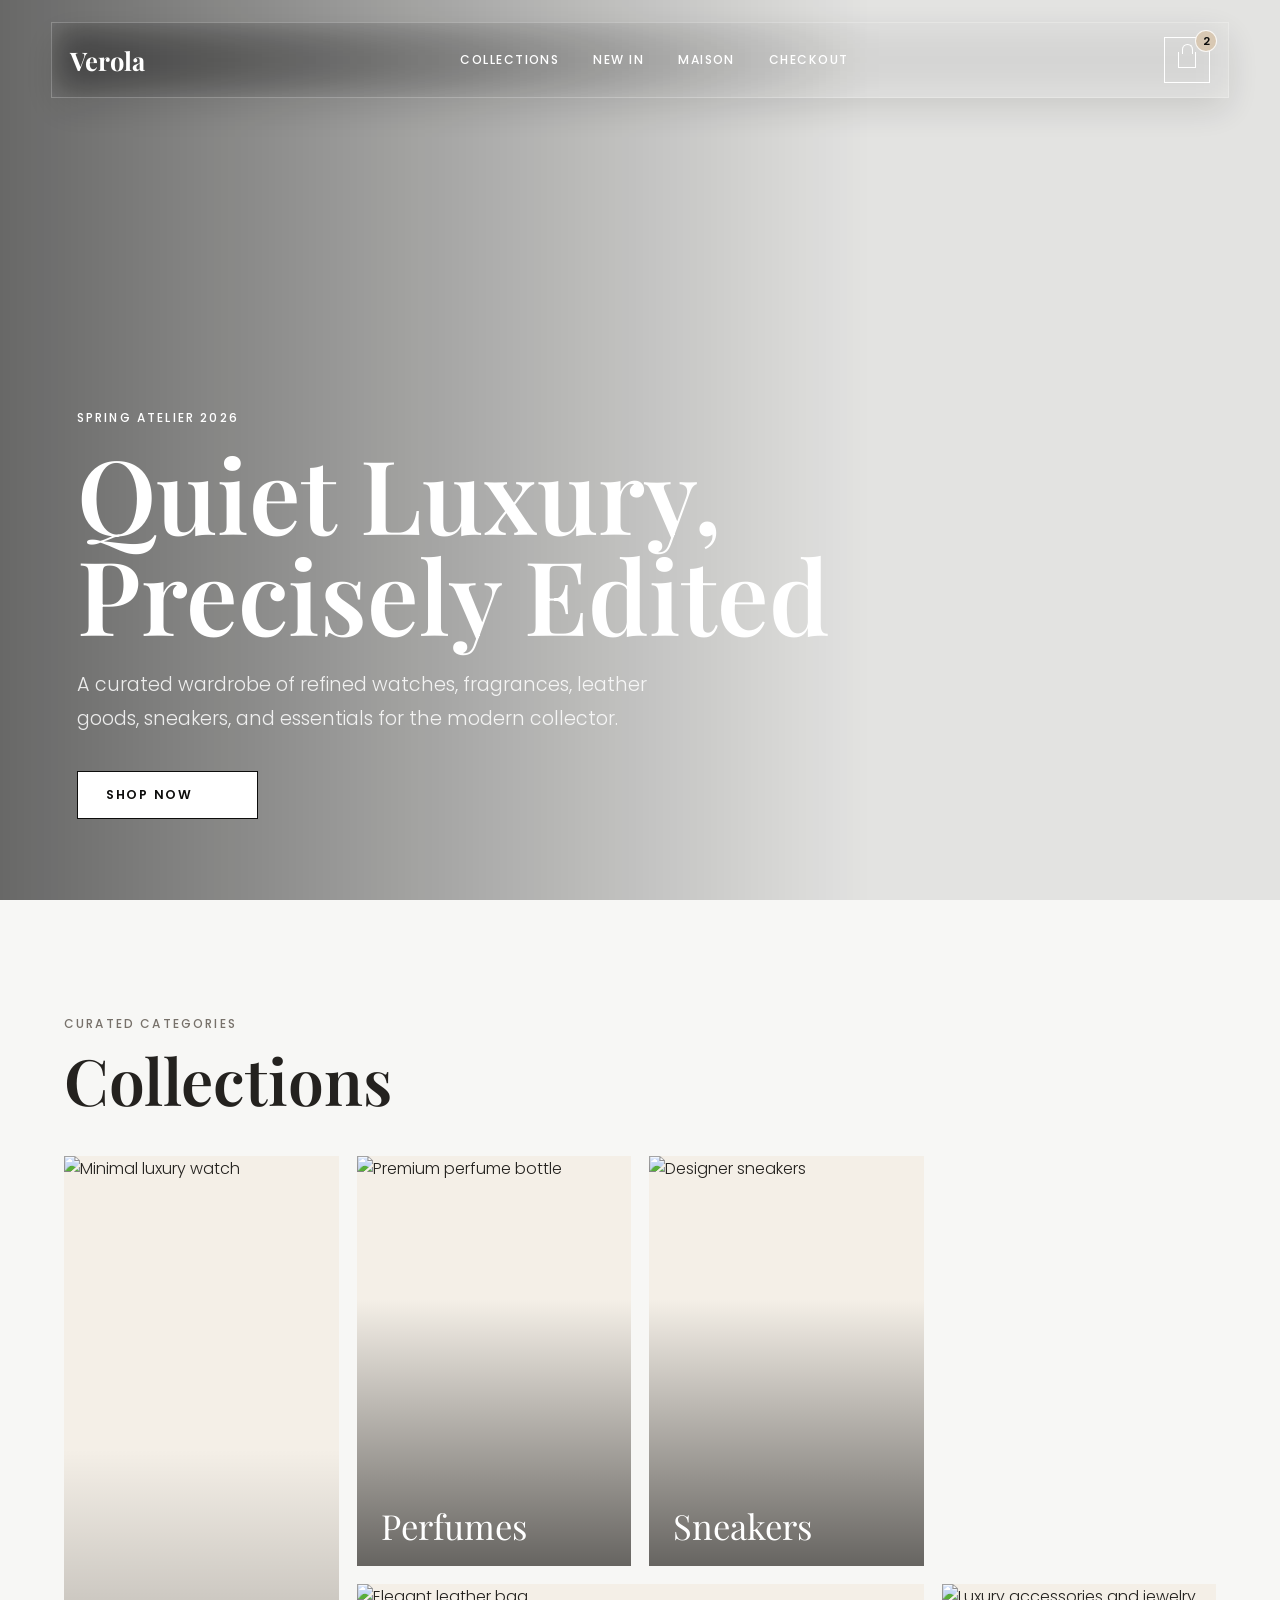
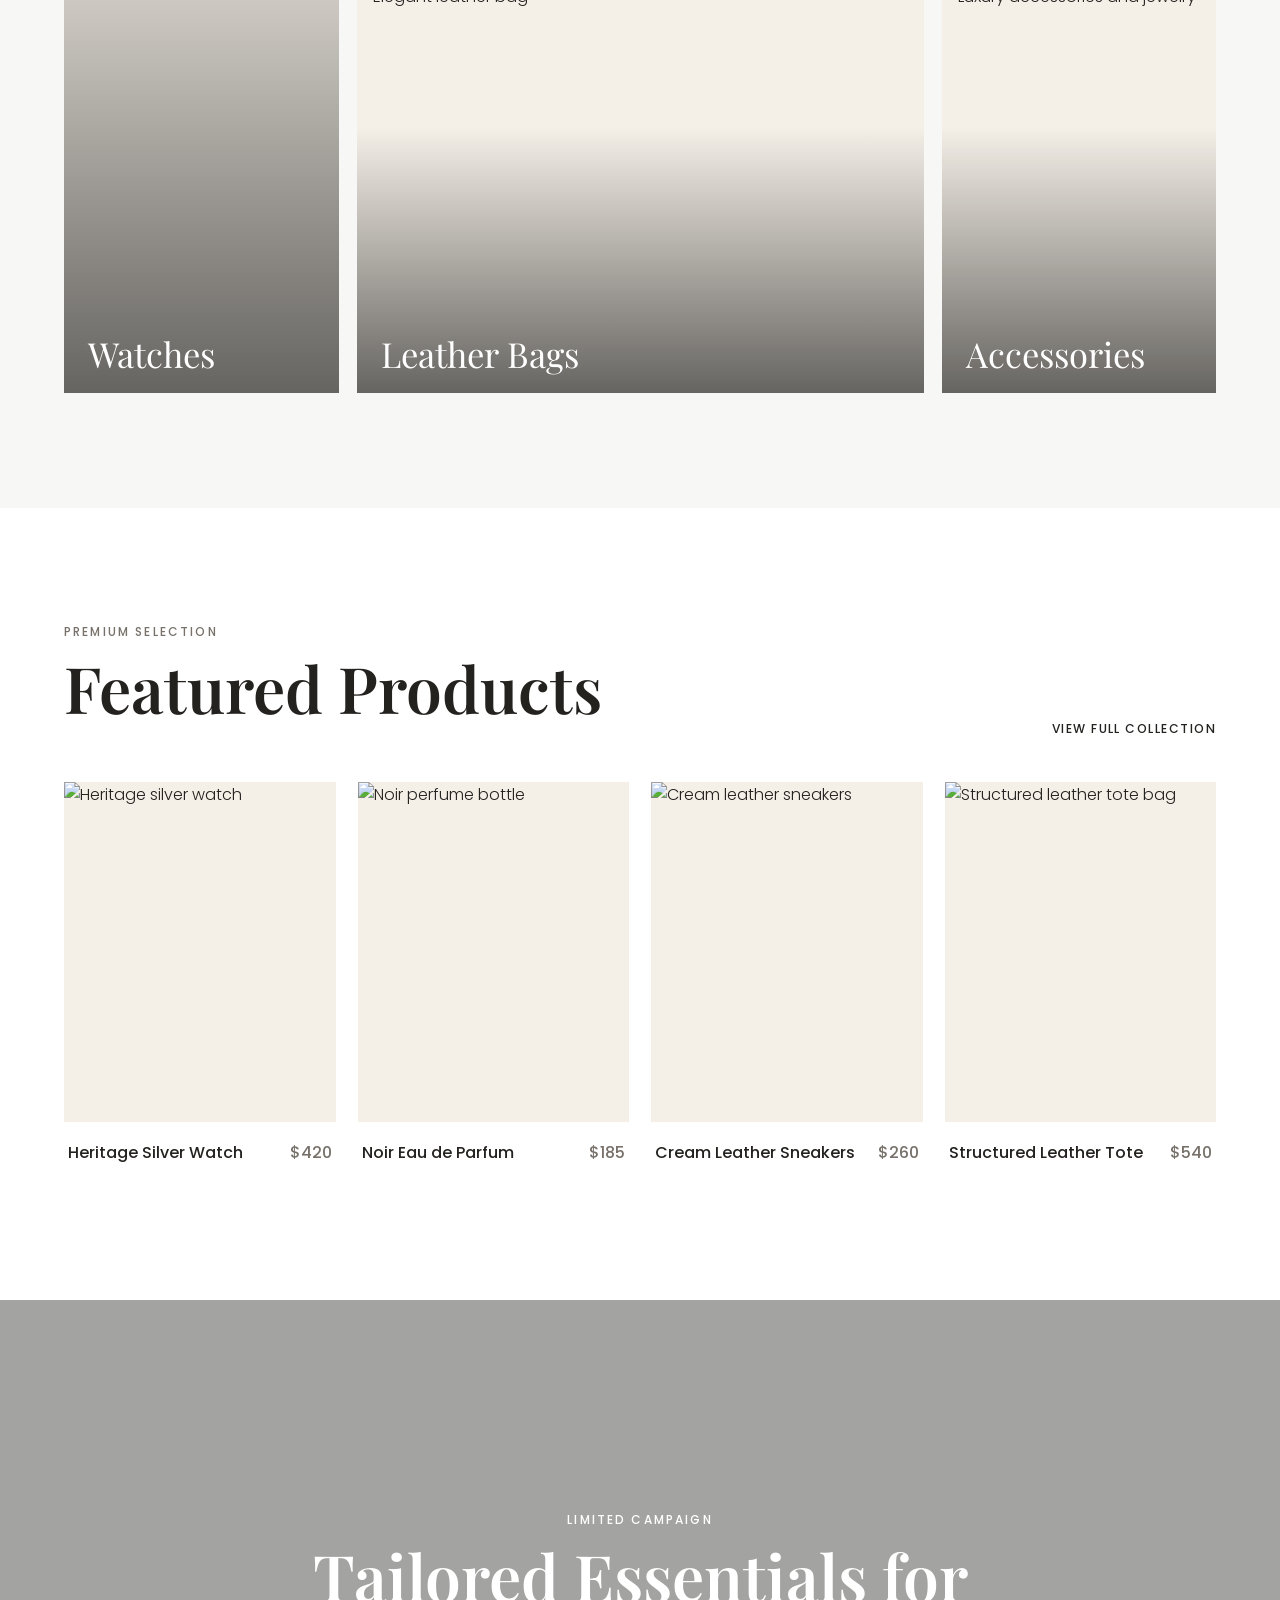
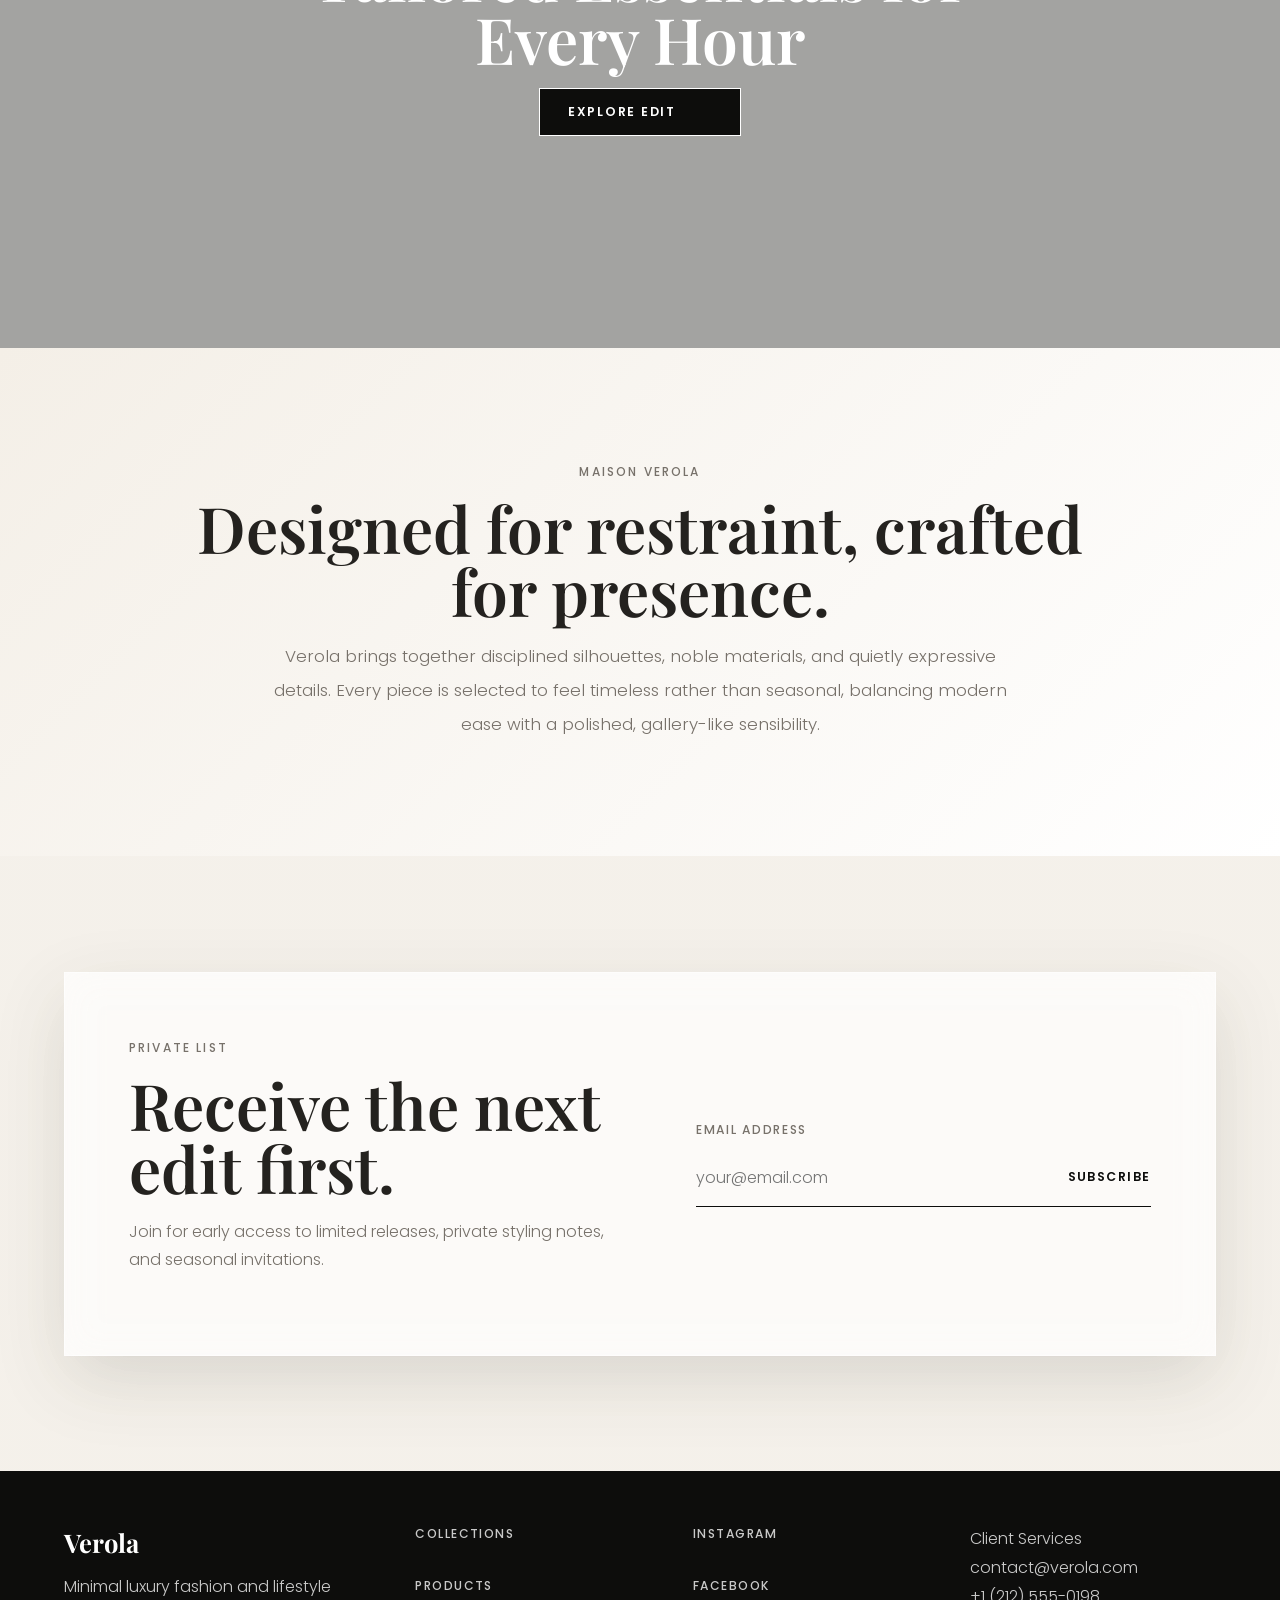
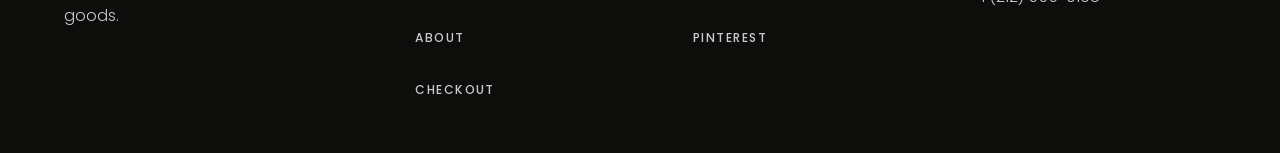
==== index.html @ 2e7f85c2 "set up the project" ====
<!doctype html>
<html lang="en">
  <head>
    <meta charset="UTF-8" />
    <meta name="viewport" content="width=device-width, initial-scale=1.0" />
    <title>Verola | Modern Luxury Fashion</title>
    <link rel="preconnect" href="https://fonts.googleapis.com" />
    <link rel="preconnect" href="https://fonts.gstatic.com" crossorigin />
    <link
      href="https://fonts.googleapis.com/css2?family=Playfair+Display:wght@500;600;700&family=Poppins:wght@300;400;500;600&display=swap"
      rel="stylesheet"
    />
    <link rel="stylesheet" href="styles.css" />
  </head>
  <body>
    <header class="site-header">
      <nav class="navbar" aria-label="Primary navigation">
        <a class="brand" href="index.html">Verola</a>
        <div class="nav-links">
          <a href="products.html">Collections</a>
          <a href="products.html#featured-products">New In</a>
          <a href="#about">Maison</a>
          <a href="checkout.html">Checkout</a>
        </div>
        <a
          class="cart-link"
          href="checkout.html"
          aria-label="Shopping bag with two products"
        >
          <span class="cart-icon" aria-hidden="true"></span>
          <span class="cart-count">2</span>
        </a>
      </nav>
    </header>

    <main>
      <section class="hero" id="hero">
        <div class="hero-content">
          <p class="eyebrow">Spring Atelier 2026</p>
          <h1>Quiet Luxury, Precisely Edited</h1>
          <p class="hero-subtitle">
            A curated wardrobe of refined watches, fragrances, leather goods,
            sneakers, and essentials for the modern collector.
          </p>
          <a class="button button-light" href="products.html">Shop Now</a>
        </div>
      </section>

      <section class="section collections" id="collections">
        <div class="section-heading">
          <p class="eyebrow dark">Curated Categories</p>
          <h2>Collections</h2>
        </div>
        <div class="collection-grid">
          <a class="collection-card tall" href="products.html#watches">
            <img
              src="https://images.unsplash.com/photo-1522312346375-d1a52e2b99b3?auto=format&fit=crop&w=900&q=85"
              alt="Minimal luxury watch"
            />
            <span>Watches</span>
          </a>
          <a class="collection-card" href="products.html#perfumes">
            <img
              src="https://images.unsplash.com/photo-1595425970377-c9703cf48b6d?auto=format&fit=crop&w=900&q=85"
              alt="Premium perfume bottle"
            />
            <span>Perfumes</span>
          </a>
          <a class="collection-card" href="products.html#sneakers">
            <img
              src="https://images.unsplash.com/photo-1542291026-7eec264c27ff?auto=format&fit=crop&w=900&q=85"
              alt="Designer sneakers"
            />
            <span>Sneakers</span>
          </a>
          <a class="collection-card wide" href="products.html#bags">
            <img
              src="https://images.unsplash.com/photo-1594223274512-ad4803739b7c?auto=format&fit=crop&w=1000&q=85"
              alt="Elegant leather bag"
            />
            <span>Leather Bags</span>
          </a>
          <a class="collection-card" href="products.html#accessories">
            <img
              src="https://images.unsplash.com/photo-1515562141207-7a88fb7ce338?auto=format&fit=crop&w=900&q=85"
              alt="Luxury accessories and jewelry"
            />
            <span>Accessories</span>
          </a>
        </div>
      </section>

      <section class="section featured" id="featured">
        <div class="section-heading split">
          <div>
            <p class="eyebrow dark">Premium Selection</p>
            <h2>Featured Products</h2>
          </div>
          <a href="products.html" class="text-link">View Full Collection</a>
        </div>

        <div class="product-grid">
          <article class="product-card">
            <div class="product-media">
              <img
                src="https://images.unsplash.com/photo-1523170335258-f5ed11844a49?auto=format&fit=crop&w=900&q=85"
                alt="Heritage silver watch"
              />
            </div>
            <div class="product-info">
              <h3>Heritage Silver Watch</h3>
              <p>$420</p>
            </div>
          </article>
          <article class="product-card">
            <div class="product-media">
              <img
                src="https://images.unsplash.com/photo-1541643600914-78b084683601?auto=format&fit=crop&w=900&q=85"
                alt="Noir perfume bottle"
              />
            </div>
            <div class="product-info">
              <h3>Noir Eau de Parfum</h3>
              <p>$185</p>
            </div>
          </article>
          <article class="product-card">
            <div class="product-media">
              <img
                src="https://images.unsplash.com/photo-1608231387042-66d1773070a5?auto=format&fit=crop&w=900&q=85"
                alt="Cream leather sneakers"
              />
            </div>
            <div class="product-info">
              <h3>Cream Leather Sneakers</h3>
              <p>$260</p>
            </div>
          </article>
          <article class="product-card">
            <div class="product-media">
              <img
                src="https://images.unsplash.com/photo-1584917865442-de89df76afd3?auto=format&fit=crop&w=900&q=85"
                alt="Structured leather tote bag"
              />
            </div>
            <div class="product-info">
              <h3>Structured Leather Tote</h3>
              <p>$540</p>
            </div>
          </article>
        </div>
      </section>

      <section class="luxury-banner" aria-label="Luxury fashion campaign">
        <div class="banner-content">
          <p class="eyebrow">Limited Campaign</p>
          <h2>Tailored Essentials for Every Hour</h2>
          <a class="button button-dark" href="products.html">Explore Edit</a>
        </div>
      </section>

      <section class="section about" id="about">
        <div class="about-inner">
          <p class="eyebrow dark">Maison Verola</p>
          <h2>Designed for restraint, crafted for presence.</h2>
          <p>
            Verola brings together disciplined silhouettes, noble materials, and
            quietly expressive details. Every piece is selected to feel timeless
            rather than seasonal, balancing modern ease with a polished,
            gallery-like sensibility.
          </p>
        </div>
      </section>

      <section class="newsletter" id="newsletter">
        <div class="newsletter-panel">
          <div>
            <p class="eyebrow dark">Private List</p>
            <h2>Receive the next edit first.</h2>
            <p>
              Join for early access to limited releases, private styling notes,
              and seasonal invitations.
            </p>
          </div>
          <form class="subscribe-form" action="#" method="post">
            <label for="email">Email address</label>
            <div class="form-row">
              <input
                id="email"
                type="email"
                name="email"
                placeholder="your@email.com"
              />
              <button type="submit">Subscribe</button>
            </div>
          </form>
        </div>
      </section>
    </main>

    <footer class="footer">
      <div>
        <a class="brand footer-brand" href="index.html">Verola</a>
        <p>Minimal luxury fashion and lifestyle goods.</p>
      </div>
      <div class="footer-links">
        <a href="products.html">Collections</a>
        <a href="products.html#featured-products">Products</a>
        <a href="#about">About</a>
        <a href="checkout.html">Checkout</a>
      </div>
      <div class="footer-links">
        <a href="https://instagram.com">Instagram</a>
        <a href="https://facebook.com">Facebook</a>
        <a href="https://pinterest.com">Pinterest</a>
      </div>
      <address>
        Client Services<br />
        contact@verola.com<br />
        +1 (212) 555-0198
      </address>
    </footer>
    <script src="products.js" type="module"></script>
  </body>
</html>
---- styles.css ----
:root {
  --black: #0d0d0c;
  --ink: #24221f;
  --muted: #77716a;
  --line: rgba(18, 18, 18, 0.12);
  --cream: #f4efe7;
  --sand: #d8c8b3;
  --mist: #f7f7f5;
  --white: #ffffff;
  --shadow: 0 24px 70px rgba(12, 11, 10, 0.12);
}

* {
  box-sizing: border-box;
}

html {
  scroll-behavior: smooth;
}

body {
  margin: 0;
  color: var(--ink);
  background: var(--mist);
  font-family: "Poppins", Arial, sans-serif;
  font-weight: 300;
  animation: pageFade 700ms ease both;
}

img {
  display: block;
  width: 100%;
  height: 100%;
  object-fit: cover;
}

a {
  color: inherit;
  text-decoration: none;
}

.site-header {
  position: fixed;
  inset: 0 0 auto;
  z-index: 20;
  padding: 22px clamp(18px, 4vw, 56px);
}

.navbar {
  display: flex;
  align-items: center;
  justify-content: space-between;
  gap: 24px;
  max-width: 1440px;
  margin: 0 auto;
  padding: 14px 18px;
  color: var(--white);
  background: rgba(255, 255, 255, 0.08);
  border: 1px solid rgba(255, 255, 255, 0.22);
  backdrop-filter: blur(18px);
  box-shadow: 0 12px 36px rgba(0, 0, 0, 0.12);
  animation: navDrop 760ms ease both;
}

.dark-nav {
  color: var(--black);
  background: rgba(255, 255, 255, 0.78);
  border-color: rgba(0, 0, 0, 0.1);
}

.brand {
  font-family: "Playfair Display", Georgia, serif;
  font-size: clamp(1.35rem, 2vw, 1.9rem);
  font-weight: 700;
  letter-spacing: 0;
}

.nav-links,
.footer-links {
  display: flex;
  align-items: center;
  gap: clamp(14px, 3vw, 34px);
}

.nav-links a,
.nav-action,
.footer-links a,
.text-link {
  position: relative;
  font-size: 0.76rem;
  font-weight: 500;
  letter-spacing: 0.12em;
  text-transform: uppercase;
}

.nav-links a::after,
.text-link::after {
  position: absolute;
  left: 0;
  bottom: -6px;
  width: 0;
  height: 1px;
  content: "";
  background: currentColor;
  transition: width 260ms ease;
}

.nav-links a:hover::after,
.text-link:hover::after {
  width: 100%;
}

.nav-action {
  padding: 10px 18px;
  border: 1px solid currentColor;
  transition: background 260ms ease, color 260ms ease;
}

.nav-action:hover {
  color: var(--black);
  background: var(--white);
}

.dark-nav .nav-action:hover {
  color: var(--white);
  background: var(--black);
}

.cart-link {
  position: relative;
  display: inline-flex;
  align-items: center;
  justify-content: center;
  width: 46px;
  height: 46px;
  border: 1px solid currentColor;
  transition: transform 260ms ease, background 260ms ease, color 260ms ease;
}

.cart-link:hover {
  color: var(--black);
  background: var(--white);
  transform: translateY(-2px);
}

.dark-nav .cart-link:hover {
  color: var(--white);
  background: var(--black);
}

.cart-icon {
  position: relative;
  width: 18px;
  height: 16px;
  border: 1.7px solid currentColor;
  border-top: 0;
}

.cart-icon::before {
  position: absolute;
  left: 3px;
  top: -8px;
  width: 9px;
  height: 9px;
  content: "";
  border: 1.7px solid currentColor;
  border-bottom: 0;
  border-radius: 10px 10px 0 0;
}

.cart-count {
  position: absolute;
  right: -8px;
  top: -8px;
  display: grid;
  place-items: center;
  min-width: 22px;
  height: 22px;
  padding: 0 6px;
  color: var(--black);
  background: var(--sand);
  border: 1px solid rgba(255, 255, 255, 0.85);
  border-radius: 999px;
  font-size: 0.7rem;
  font-weight: 600;
  animation: cartPulse 1800ms ease-in-out infinite;
}

.cart-button {
  gap: 10px;
}

.cart-icon.mini {
  width: 15px;
  height: 13px;
}

.cart-icon.mini::before {
  left: 2px;
  top: -7px;
  width: 8px;
  height: 8px;
}

.hero {
  position: relative;
  min-height: 100vh;
  display: grid;
  align-items: end;
  padding: 170px clamp(22px, 6vw, 88px) 9vh;
  color: var(--white);
  background:
    linear-gradient(90deg, rgba(0, 0, 0, 0.58), rgba(0, 0, 0, 0.08) 68%),
    url("https://images.unsplash.com/photo-1483985988355-763728e1935b?auto=format&fit=crop&w=2200&q=85") center / cover;
  animation: heroDrift 18s ease-in-out infinite alternate;
}

.hero-content,
.page-hero,
.checkout-panel,
.summary-card {
  animation: riseIn 800ms ease both;
}

.hero-content {
  max-width: 760px;
}

.eyebrow {
  margin: 0 0 16px;
  font-size: 0.75rem;
  font-weight: 500;
  letter-spacing: 0.18em;
  text-transform: uppercase;
}

.eyebrow.dark {
  color: var(--muted);
}

h1,
h2,
h3,
p {
  margin-top: 0;
}

h1,
h2 {
  font-family: "Playfair Display", Georgia, serif;
  font-weight: 600;
  letter-spacing: 0;
  line-height: 0.98;
}

h1 {
  max-width: 860px;
  margin-bottom: 24px;
  font-size: clamp(3.4rem, 8vw, 8.8rem);
}

h2 {
  margin-bottom: 18px;
  font-size: clamp(2.1rem, 5vw, 5.2rem);
}

h3 {
  margin-bottom: 6px;
  font-size: 1rem;
  font-weight: 500;
}

.hero-subtitle {
  max-width: 570px;
  margin-bottom: 34px;
  color: rgba(255, 255, 255, 0.86);
  font-size: clamp(1rem, 1.5vw, 1.2rem);
  line-height: 1.8;
}

.button {
  display: inline-flex;
  align-items: center;
  justify-content: center;
  min-height: 48px;
  padding: 14px 28px;
  border: 1px solid currentColor;
  font-size: 0.78rem;
  font-weight: 600;
  letter-spacing: 0.14em;
  text-transform: uppercase;
  cursor: pointer;
  transition: transform 260ms ease, background 260ms ease, color 260ms ease, box-shadow 260ms ease;
}

.button:hover {
  transform: translateY(-3px);
  box-shadow: 0 14px 38px rgba(0, 0, 0, 0.18);
}

.button-light {
  color: var(--black);
  background: var(--white);
}

.button-light:hover {
  color: var(--white);
  background: transparent;
}

.button-dark {
  color: var(--white);
  background: var(--black);
}

.button-dark:hover {
  color: var(--black);
  background: var(--white);
}

.section {
  padding: clamp(72px, 9vw, 132px) clamp(20px, 5vw, 72px);
}

.section-heading {
  max-width: 1440px;
  margin: 0 auto 44px;
  animation: riseIn 760ms ease both;
}

.section-heading.split {
  display: flex;
  align-items: end;
  justify-content: space-between;
  gap: 28px;
}

.collection-grid {
  display: grid;
  grid-template-columns: repeat(4, 1fr);
  grid-auto-rows: minmax(250px, 32vw);
  gap: 18px;
  max-width: 1440px;
  margin: 0 auto;
}

.collection-card,
.product-media,
.shop-media {
  overflow: hidden;
  background: var(--cream);
}

.collection-card {
  position: relative;
  min-height: 260px;
  isolation: isolate;
  animation: riseIn 760ms ease both;
}

.collection-card.tall {
  grid-row: span 2;
}

.collection-card.wide {
  grid-column: span 2;
}

.collection-card::after {
  position: absolute;
  inset: 0;
  z-index: 1;
  content: "";
  background: linear-gradient(180deg, transparent 35%, rgba(0, 0, 0, 0.58));
}

.collection-card img,
.product-media img,
.shop-media img {
  transition: transform 600ms ease, filter 600ms ease;
}

.collection-card:hover img,
.product-card:hover img,
.shop-card:hover img {
  transform: scale(1.065);
  filter: saturate(0.9);
}

.collection-card span {
  position: absolute;
  left: 24px;
  bottom: 22px;
  z-index: 2;
  color: var(--white);
  font-family: "Playfair Display", Georgia, serif;
  font-size: clamp(1.5rem, 2.7vw, 2.6rem);
  line-height: 1;
}

.featured {
  background: var(--white);
}

.product-grid,
.shop-grid {
  display: grid;
  grid-template-columns: repeat(4, 1fr);
  gap: 22px;
  max-width: 1440px;
  margin: 0 auto;
}

.product-card,
.shop-card {
  background: var(--white);
  transition: transform 300ms ease, box-shadow 300ms ease;
  animation: riseIn 760ms ease both;
}

.collection-card:nth-child(2),
.product-card:nth-child(2),
.shop-card:nth-child(2) {
  animation-delay: 90ms;
}

.collection-card:nth-child(3),
.product-card:nth-child(3),
.shop-card:nth-child(3) {
  animation-delay: 180ms;
}

.collection-card:nth-child(4),
.product-card:nth-child(4),
.shop-card:nth-child(4) {
  animation-delay: 270ms;
}

.collection-card:nth-child(5),
.shop-card:nth-child(5) {
  animation-delay: 360ms;
}

.shop-card:nth-child(6) {
  animation-delay: 450ms;
}

.shop-card:nth-child(7) {
  animation-delay: 540ms;
}

.shop-card:nth-child(8) {
  animation-delay: 630ms;
}

.product-card:hover,
.shop-card:hover {
  transform: translateY(-8px);
  box-shadow: var(--shadow);
}

.product-media,
.shop-media {
  display: block;
  aspect-ratio: 4 / 5;
}

.product-info {
  display: flex;
  justify-content: space-between;
  gap: 18px;
  padding: 18px 4px 4px;
}

.product-info p {
  color: var(--muted);
  font-weight: 500;
}

.shop-info {
  padding: 22px;
}

.shop-info span {
  display: block;
  margin-bottom: 10px;
  color: var(--muted);
  font-size: 0.74rem;
  font-weight: 500;
  letter-spacing: 0.16em;
  text-transform: uppercase;
}

.shop-info h2 {
  margin-bottom: 10px;
  font-size: 1.55rem;
  line-height: 1.1;
}

.shop-info p {
  margin-bottom: 18px;
  color: var(--muted);
  font-weight: 500;
}

.luxury-banner {
  min-height: 72vh;
  display: grid;
  place-items: center;
  padding: clamp(64px, 8vw, 120px) 22px;
  color: var(--white);
  text-align: center;
  background:
    linear-gradient(rgba(0, 0, 0, 0.34), rgba(0, 0, 0, 0.34)),
    url("https://images.unsplash.com/photo-1529139574466-a303027c1d8b?auto=format&fit=crop&w=2200&q=85") center / cover fixed;
  animation: bannerGlow 12s ease-in-out infinite alternate;
}

.banner-content {
  max-width: 790px;
}

.about {
  background: linear-gradient(135deg, var(--cream), var(--white));
}

.about-inner {
  max-width: 980px;
  margin: 0 auto;
  text-align: center;
}

.about-inner p:last-child,
.page-hero p,
.summary-note {
  color: var(--muted);
  font-size: 1.05rem;
  line-height: 2;
}

.about-inner p:last-child {
  max-width: 760px;
  margin: 0 auto;
}

.newsletter {
  padding: clamp(72px, 9vw, 128px) clamp(20px, 5vw, 72px);
  background:
    linear-gradient(rgba(244, 239, 231, 0.78), rgba(244, 239, 231, 0.78)),
    url("https://images.unsplash.com/photo-1515886657613-9f3515b0c78f?auto=format&fit=crop&w=1800&q=85") center / cover;
}

.newsletter-panel {
  display: grid;
  grid-template-columns: minmax(0, 1.05fr) minmax(300px, 0.95fr);
  gap: clamp(28px, 5vw, 80px);
  align-items: center;
  max-width: 1160px;
  margin: 0 auto;
  padding: clamp(28px, 5vw, 64px);
  background: rgba(255, 255, 255, 0.72);
  border: 1px solid rgba(255, 255, 255, 0.62);
  backdrop-filter: blur(18px);
  box-shadow: var(--shadow);
}

.newsletter-panel p {
  color: var(--muted);
  line-height: 1.8;
}

.subscribe-form label,
.checkout-form label {
  display: block;
  margin-bottom: 10px;
  color: var(--muted);
  font-size: 0.76rem;
  font-weight: 500;
  letter-spacing: 0.14em;
  text-transform: uppercase;
}

.form-row {
  display: flex;
  border-bottom: 1px solid var(--black);
}

input,
button {
  font: inherit;
}

input {
  min-width: 0;
  width: 100%;
  padding: 16px 0;
  border: 0;
  color: var(--ink);
  background: transparent;
  outline: none;
}

.form-row input {
  flex: 1;
}

button {
  border: 0;
  background: transparent;
}

.form-row button {
  padding: 0 0 0 18px;
  color: var(--black);
  cursor: pointer;
  font-size: 0.78rem;
  font-weight: 600;
  letter-spacing: 0.12em;
  text-transform: uppercase;
  transition: color 240ms ease;
}

.form-row button:hover {
  color: var(--muted);
}

.footer {
  display: grid;
  grid-template-columns: 1.3fr 1fr 1fr 1fr;
  gap: 32px;
  padding: 54px clamp(20px, 5vw, 72px);
  color: rgba(255, 255, 255, 0.78);
  background: var(--black);
}

.footer-brand {
  display: inline-block;
  margin-bottom: 14px;
  color: var(--white);
}

.footer p,
address {
  margin: 0;
  font-style: normal;
  line-height: 1.8;
}

.footer-links {
  align-items: flex-start;
  flex-direction: column;
}

.page-main {
  min-height: 100vh;
  padding-top: 104px;
}

.page-hero {
  max-width: 1120px;
  margin: 0 auto;
  padding: clamp(70px, 9vw, 128px) clamp(20px, 5vw, 72px) clamp(36px, 5vw, 70px);
}

.compact-hero h1,
.checkout-panel h1,
.order-confirmation h1 {
  color: var(--black);
  font-size: clamp(3.2rem, 8vw, 7rem);
}

.filter-bar {
  display: flex;
  flex-wrap: wrap;
  gap: 12px;
  max-width: 1440px;
  margin: 0 auto 34px;
}

.filter-bar a {
  padding: 10px 16px;
  border: 1px solid var(--line);
  background: rgba(255, 255, 255, 0.72);
  font-size: 0.76rem;
  font-weight: 500;
  letter-spacing: 0.1em;
  text-transform: uppercase;
  transition: background 260ms ease, color 260ms ease, transform 260ms ease;
}

.filter-bar a:hover {
  color: var(--white);
  background: var(--black);
  transform: translateY(-2px);
}

.button,
.cart-link,
.filter-bar a {
  will-change: transform;
}

.button::after {
  width: 24px;
  height: 1px;
  margin-left: 12px;
  content: "";
  background: currentColor;
  transform: scaleX(0);
  transform-origin: left;
  transition: transform 260ms ease;
}

.button:hover::after {
  transform: scaleX(1);
}

.checkout-layout,
.summary-page {
  width: min(1220px, calc(100% - 40px));
  margin: 0 auto;
  padding: clamp(54px, 8vw, 104px) 0;
}

.checkout-layout,
.order-grid {
  display: grid;
  grid-template-columns: minmax(0, 1.2fr) minmax(330px, 0.8fr);
  gap: clamp(24px, 4vw, 56px);
  align-items: start;
}

.checkout-panel,
.summary-card {
  padding: clamp(24px, 4vw, 48px);
  background: rgba(255, 255, 255, 0.8);
  border: 1px solid rgba(0, 0, 0, 0.08);
  box-shadow: var(--shadow);
}

.form-grid {
  display: grid;
  grid-template-columns: repeat(2, 1fr);
  gap: 20px;
}

.form-grid .full {
  grid-column: 1 / -1;
}

.checkout-form input {
  margin-top: 8px;
  padding: 14px 0;
  border-bottom: 1px solid var(--line);
}

.form-button,
.full-button {
  width: 100%;
  margin-top: 26px;
}

.summary-item {
  display: grid;
  grid-template-columns: 74px 1fr auto;
  gap: 16px;
  align-items: center;
  padding: 18px 0;
  border-bottom: 1px solid var(--line);
}

.summary-item img {
  aspect-ratio: 1;
}

.summary-item h2,
.summary-item h3 {
  margin-bottom: 4px;
  font-family: "Poppins", Arial, sans-serif;
  font-size: 0.96rem;
  line-height: 1.4;
}

.summary-item p {
  margin-bottom: 0;
  color: var(--muted);
  font-size: 0.88rem;
}

.summary-lines {
  padding-top: 22px;
}

.summary-lines p {
  display: flex;
  justify-content: space-between;
  gap: 20px;
  margin-bottom: 14px;
}

.summary-lines .total {
  margin-top: 18px;
  padding-top: 18px;
  border-top: 1px solid var(--black);
  font-size: 1.1rem;
}

.radio-card {
  display: flex;
  align-items: center;
  gap: 12px;
  padding: 16px;
  border: 1px solid var(--line);
  color: var(--black);
}

.radio-card input {
  width: auto;
}

.payment-card h2 {
  font-size: clamp(3rem, 7vw, 6rem);
}

.payment-card p {
  color: var(--muted);
  line-height: 1.8;
}

.order-confirmation {
  max-width: 900px;
  margin-bottom: 36px;
}

.large-item {
  grid-template-columns: 96px 1fr auto;
}

@keyframes riseIn {
  from {
    opacity: 0;
    transform: translateY(28px);
  }

  to {
    opacity: 1;
    transform: translateY(0);
  }
}

@keyframes pageFade {
  from {
    opacity: 0;
  }

  to {
    opacity: 1;
  }
}

@keyframes navDrop {
  from {
    opacity: 0;
    transform: translateY(-18px);
  }

  to {
    opacity: 1;
    transform: translateY(0);
  }
}

@keyframes heroDrift {
  from {
    background-position: center center;
  }

  to {
    background-position: 56% center;
  }
}

@keyframes bannerGlow {
  from {
    filter: saturate(0.92) contrast(1);
  }

  to {
    filter: saturate(1.08) contrast(1.04);
  }
}

@keyframes cartPulse {
  0%,
  100% {
    transform: scale(1);
  }

  50% {
    transform: scale(1.08);
  }
}

@keyframes bottomToTopLift {
  from {
    opacity: 0;
    clip-path: inset(100% 0 0 0);
    filter: blur(10px);
    transform: translateY(120px) scale(0.985);
  }

  55% {
    opacity: 0.86;
    filter: blur(3px);
  }

  to {
    opacity: 1;
    clip-path: inset(0 0 0 0);
    filter: blur(0);
    transform: translateY(0) scale(1);
  }
}

@keyframes bottomToTopImage {
  from {
    opacity: 0.78;
    clip-path: inset(100% 0 0 0);
    transform: translateY(48px) scale(1.08);
  }

  to {
    opacity: 1;
    clip-path: inset(0 0 0 0);
    transform: translateY(0) scale(1);
  }
}

@supports (animation-timeline: view()) {
  .section-heading,
  .about-inner,
  .newsletter-panel,
  .checkout-panel,
  .summary-card,
  .order-confirmation,
  .filter-bar,
  .collection-card,
  .product-card,
  .shop-card {
    animation-name: bottomToTopLift;
    animation-duration: 1ms;
    animation-fill-mode: both;
    animation-timeline: view();
    animation-range: entry 0% cover 38%;
  }

  .collection-card img,
  .product-media img,
  .shop-media img {
    animation-name: bottomToTopImage;
    animation-duration: 1ms;
    animation-fill-mode: both;
    animation-timeline: view();
    animation-range: entry 0% cover 48%;
  }

  .collection-card:nth-child(2),
  .product-card:nth-child(2),
  .shop-card:nth-child(2),
  .collection-card:nth-child(3),
  .product-card:nth-child(3),
  .shop-card:nth-child(3),
  .collection-card:nth-child(4),
  .product-card:nth-child(4),
  .shop-card:nth-child(4),
  .collection-card:nth-child(5),
  .shop-card:nth-child(5),
  .shop-card:nth-child(6),
  .shop-card:nth-child(7),
  .shop-card:nth-child(8) {
    animation-delay: 0ms;
  }
}

@media (prefers-reduced-motion: reduce) {
  *,
  *::before,
  *::after {
    animation-duration: 0.01ms !important;
    animation-iteration-count: 1 !important;
    scroll-behavior: auto !important;
    transition-duration: 0.01ms !important;
  }
}

@media (max-width: 1000px) {
  .nav-links {
    display: none;
  }

  .collection-grid,
  .product-grid,
  .shop-grid {
    grid-template-columns: repeat(2, 1fr);
  }

  .collection-grid {
    grid-auto-rows: 330px;
  }

  .newsletter-panel,
  .footer,
  .checkout-layout,
  .order-grid {
    grid-template-columns: 1fr;
  }
}

@media (max-width: 680px) {
  .site-header {
    padding: 14px;
  }

  .navbar {
    padding: 12px 14px;
  }

  .nav-action {
    padding: 9px 12px;
  }

  .hero {
    min-height: 94vh;
    padding: 132px 20px 52px;
    background-position: 58% center;
  }

  h1 {
    font-size: clamp(3rem, 16vw, 4.8rem);
  }

  .section-heading.split {
    display: block;
  }

  .text-link {
    display: inline-block;
    margin-top: 8px;
  }

  .collection-grid,
  .product-grid,
  .shop-grid,
  .newsletter-panel,
  .footer,
  .form-grid {
    grid-template-columns: 1fr;
  }

  .collection-grid {
    grid-auto-rows: 300px;
  }

  .collection-card.tall,
  .collection-card.wide {
    grid-row: auto;
    grid-column: auto;
  }

  .product-info {
    padding-right: 0;
    padding-left: 0;
  }

  .luxury-banner {
    min-height: 62vh;
    background-attachment: scroll;
  }

  .newsletter-panel,
  .checkout-panel,
  .summary-card {
    padding: 26px 20px;
  }

  .form-row {
    display: block;
    border-bottom: 0;
  }

  .form-row input {
    border-bottom: 1px solid var(--black);
  }

  .form-row button {
    width: 100%;
    margin-top: 14px;
    padding: 14px 18px;
    color: var(--white);
    background: var(--black);
  }

  .summary-item,
  .large-item {
    grid-template-columns: 70px 1fr;
  }

  .summary-item strong {
    grid-column: 2;
  }
}
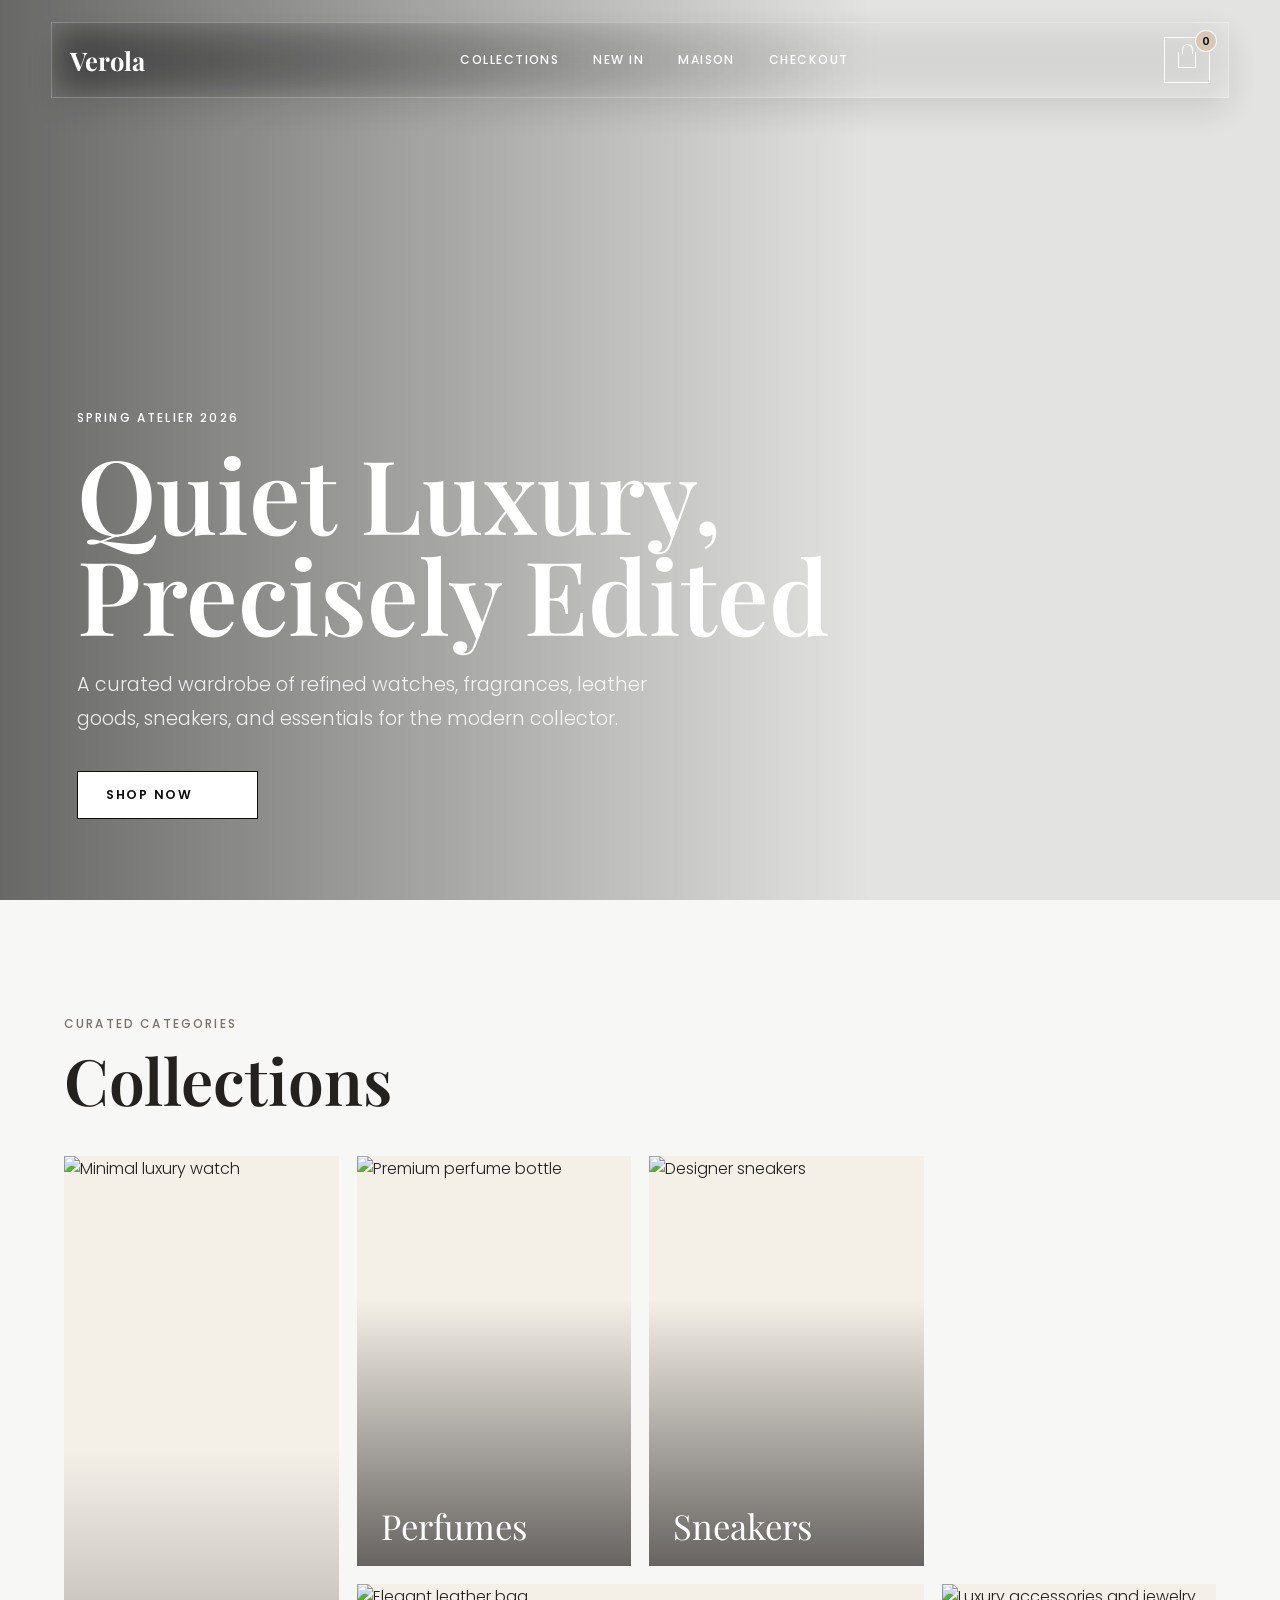
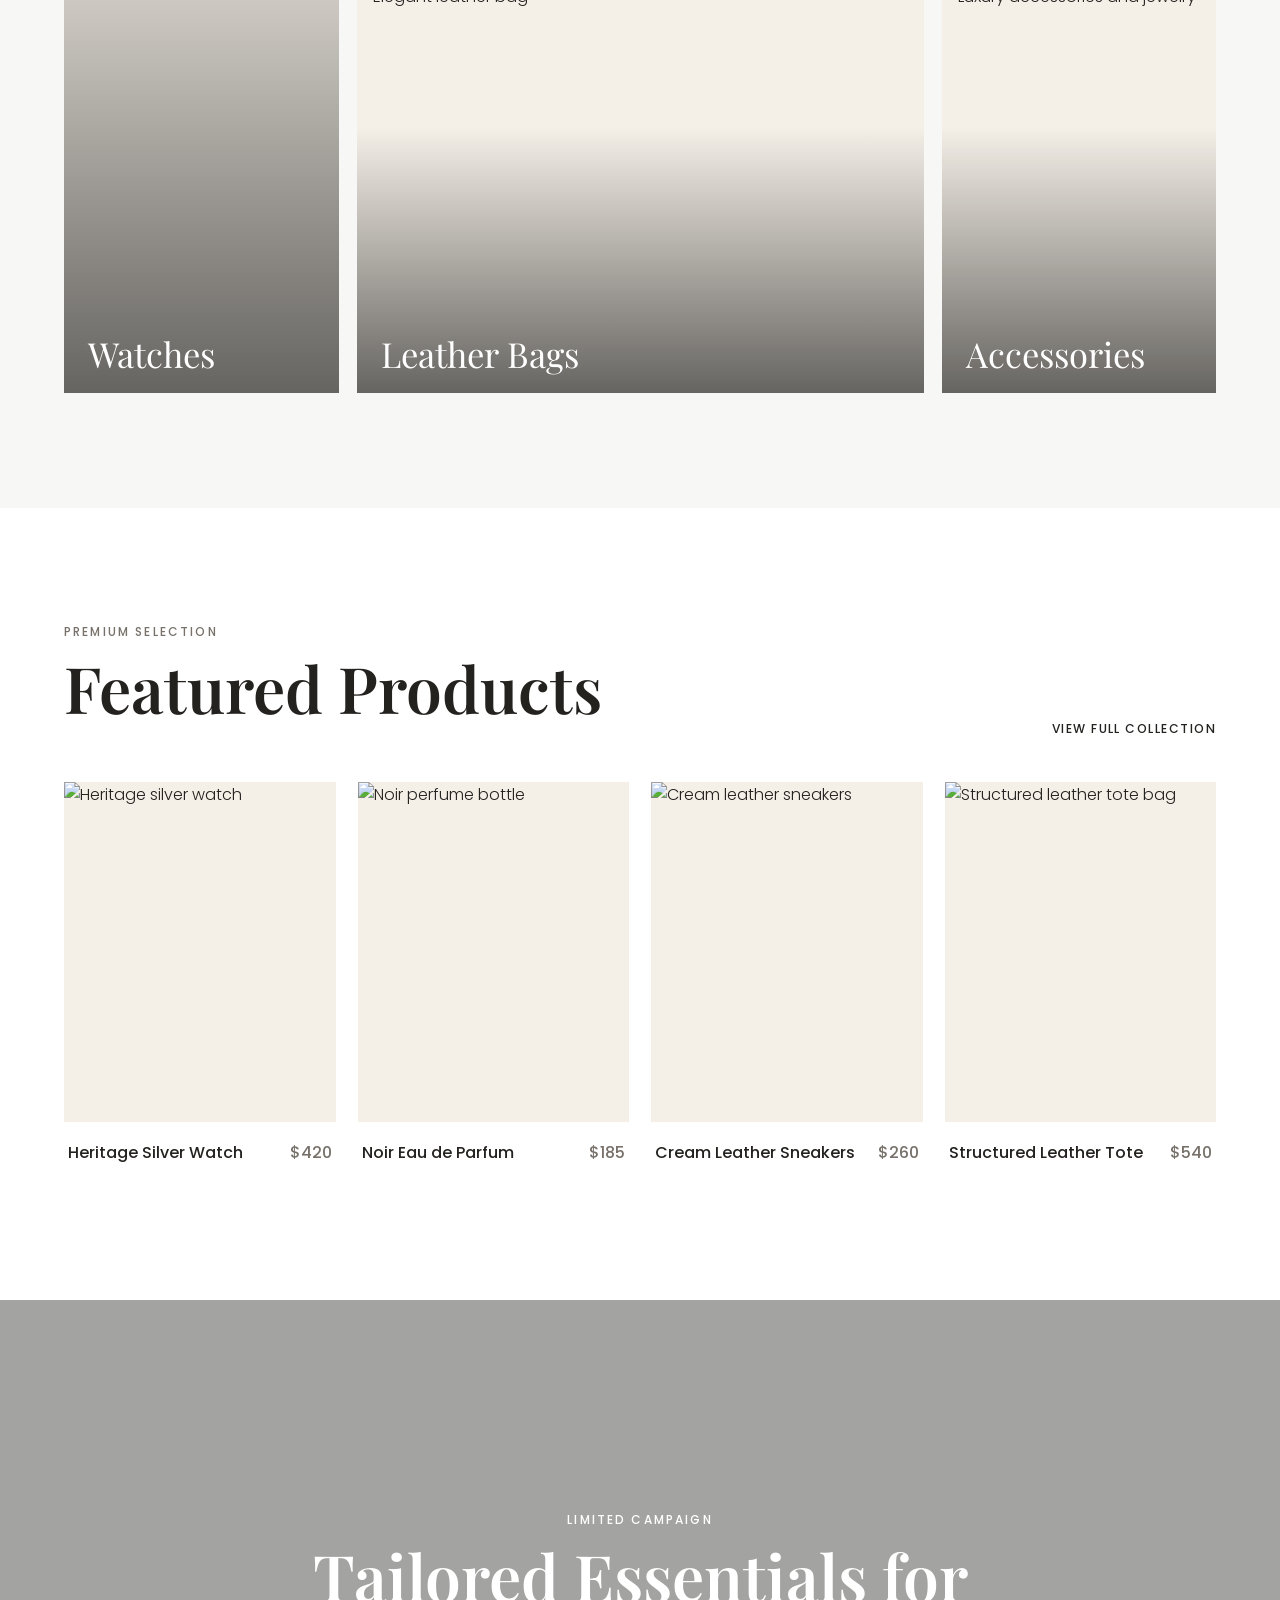
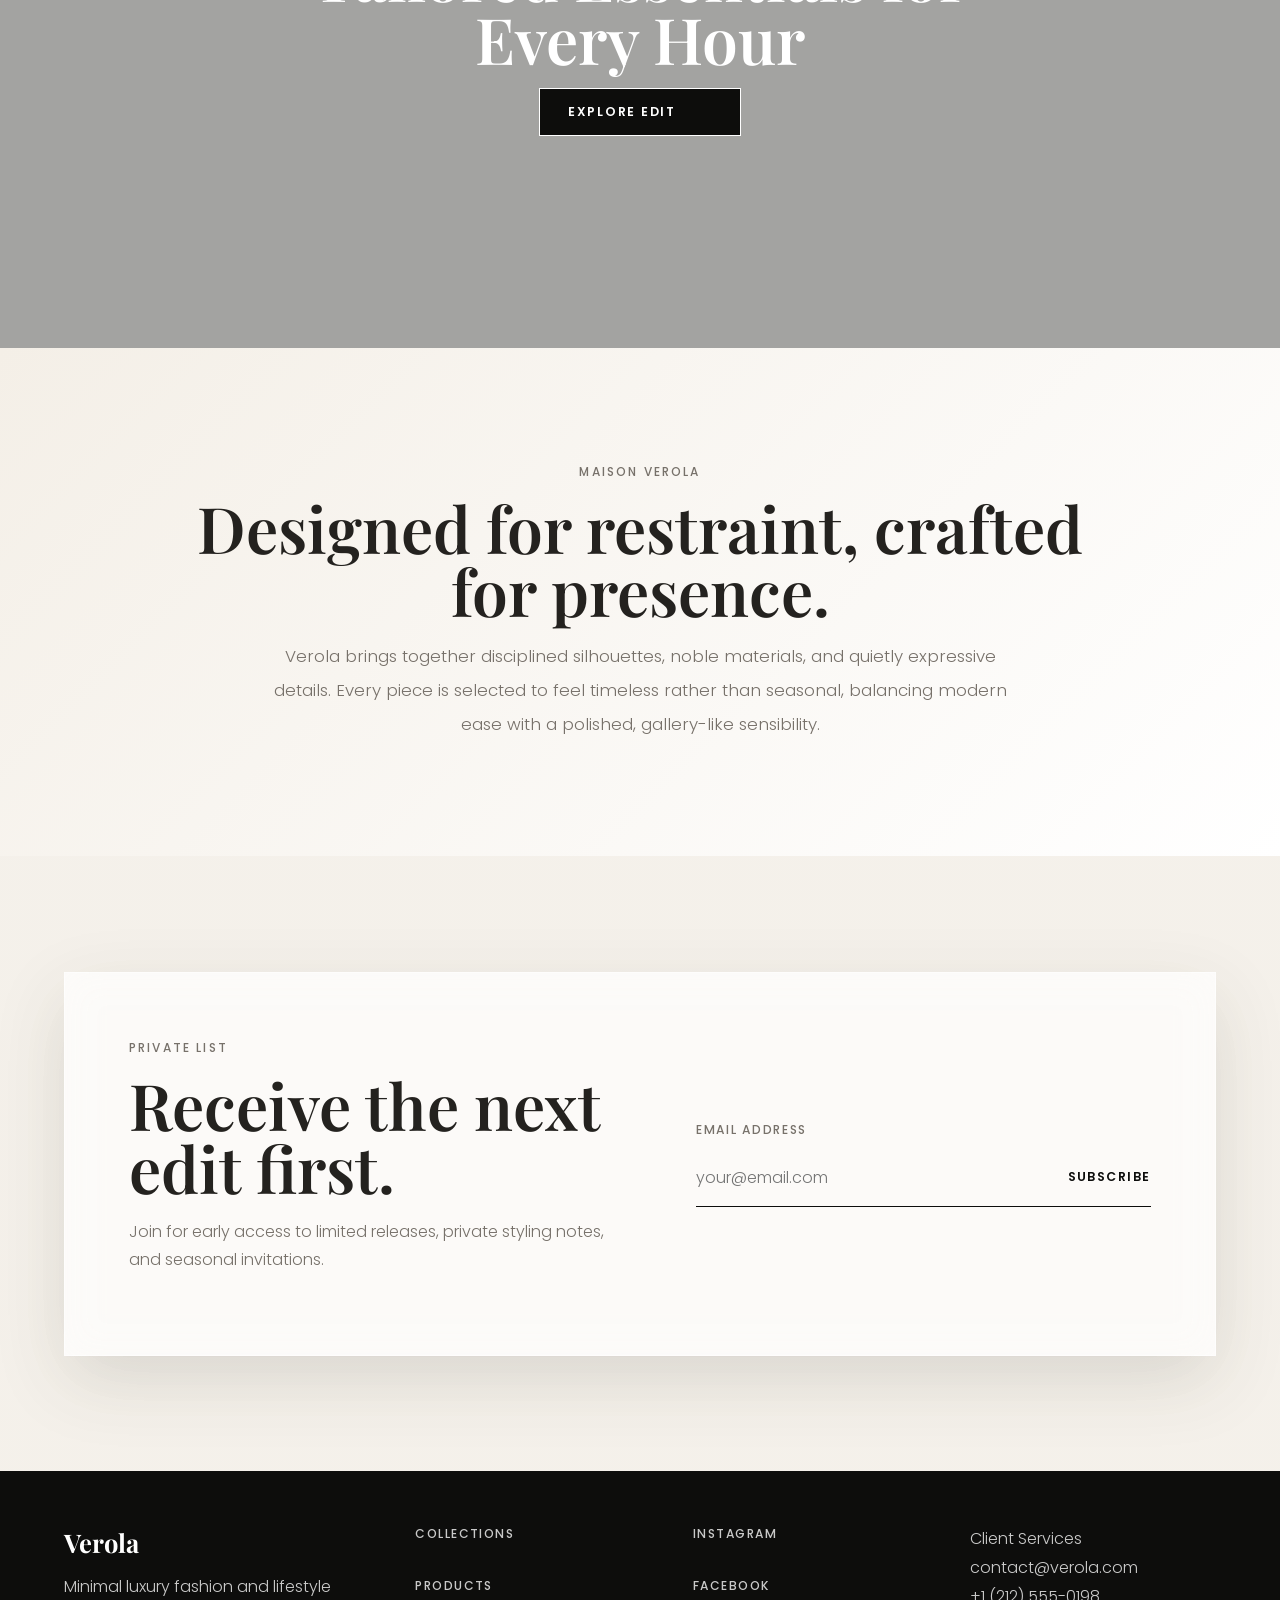
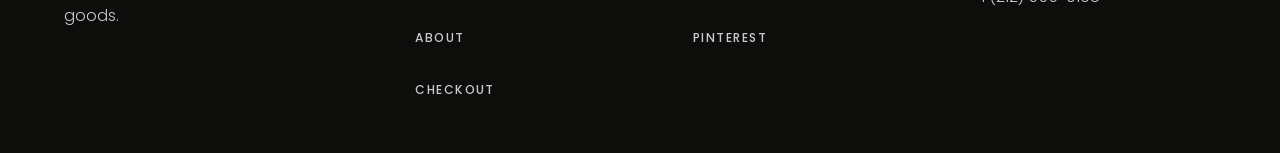
==== commit b532649e: "save cart to localStorage" ====
--- a/index.html
+++ b/index.html
@@ -28,7 +28,7 @@
           aria-label="Shopping bag with two products"
         >
           <span class="cart-icon" aria-hidden="true"></span>
-          <span class="cart-count">2</span>
+          <span class="cart-count">0</span>
         </a>
       </nav>
     </header>
@@ -220,6 +220,6 @@
         +1 (212) 555-0198
       </address>
     </footer>
-    <script src="products.js" type="module"></script>
+    <script src="script/collections.js" type="module"></script>
   </body>
 </html>
--- a/styles.css
+++ b/styles.css
@@ -113,7 +113,9 @@
 .nav-action {
   padding: 10px 18px;
   border: 1px solid currentColor;
-  transition: background 260ms ease, color 260ms ease;
+  transition:
+    background 260ms ease,
+    color 260ms ease;
 }
 
 .nav-action:hover {
@@ -134,7 +136,10 @@
   width: 46px;
   height: 46px;
   border: 1px solid currentColor;
-  transition: transform 260ms ease, background 260ms ease, color 260ms ease;
+  transition:
+    transform 260ms ease,
+    background 260ms ease,
+    color 260ms ease;
 }
 
 .cart-link:hover {
@@ -211,7 +216,8 @@
   color: var(--white);
   background:
     linear-gradient(90deg, rgba(0, 0, 0, 0.58), rgba(0, 0, 0, 0.08) 68%),
-    url("https://images.unsplash.com/photo-1483985988355-763728e1935b?auto=format&fit=crop&w=2200&q=85") center / cover;
+    url("https://images.unsplash.com/photo-1483985988355-763728e1935b?auto=format&fit=crop&w=2200&q=85")
+      center / cover;
   animation: heroDrift 18s ease-in-out infinite alternate;
 }
 
@@ -290,7 +296,11 @@
   letter-spacing: 0.14em;
   text-transform: uppercase;
   cursor: pointer;
-  transition: transform 260ms ease, background 260ms ease, color 260ms ease, box-shadow 260ms ease;
+  transition:
+    transform 260ms ease,
+    background 260ms ease,
+    color 260ms ease,
+    box-shadow 260ms ease;
 }
 
 .button:hover {
@@ -377,7 +387,9 @@
 .collection-card img,
 .product-media img,
 .shop-media img {
-  transition: transform 600ms ease, filter 600ms ease;
+  transition:
+    transform 600ms ease,
+    filter 600ms ease;
 }
 
 .collection-card:hover img,
@@ -414,7 +426,9 @@
 .product-card,
 .shop-card {
   background: var(--white);
-  transition: transform 300ms ease, box-shadow 300ms ease;
+  transition:
+    transform 300ms ease,
+    box-shadow 300ms ease;
   animation: riseIn 760ms ease both;
 }
 
@@ -512,7 +526,8 @@
   text-align: center;
   background:
     linear-gradient(rgba(0, 0, 0, 0.34), rgba(0, 0, 0, 0.34)),
-    url("https://images.unsplash.com/photo-1529139574466-a303027c1d8b?auto=format&fit=crop&w=2200&q=85") center / cover fixed;
+    url("https://images.unsplash.com/photo-1529139574466-a303027c1d8b?auto=format&fit=crop&w=2200&q=85")
+      center / cover fixed;
   animation: bannerGlow 12s ease-in-out infinite alternate;
 }
 
@@ -547,7 +562,8 @@
   padding: clamp(72px, 9vw, 128px) clamp(20px, 5vw, 72px);
   background:
     linear-gradient(rgba(244, 239, 231, 0.78), rgba(244, 239, 231, 0.78)),
-    url("https://images.unsplash.com/photo-1515886657613-9f3515b0c78f?auto=format&fit=crop&w=1800&q=85") center / cover;
+    url("https://images.unsplash.com/photo-1515886657613-9f3515b0c78f?auto=format&fit=crop&w=1800&q=85")
+      center / cover;
 }
 
 .newsletter-panel {
@@ -685,7 +701,10 @@
   font-weight: 500;
   letter-spacing: 0.1em;
   text-transform: uppercase;
-  transition: background 260ms ease, color 260ms ease, transform 260ms ease;
+  transition:
+    background 260ms ease,
+    color 260ms ease,
+    transform 260ms ease;
 }
 
 .filter-bar a:hover {
@@ -994,10 +1013,6 @@
 }
 
 @media (max-width: 1000px) {
-  .nav-links {
-    display: none;
-  }
-
   .collection-grid,
   .product-grid,
   .shop-grid {
@@ -1017,6 +1032,14 @@
 }
 
 @media (max-width: 680px) {
+  .nav-links {
+    position: absolute;
+    top: 110%;
+    padding: 0.4rem;
+    box-shadow: 5px 5px 5px rgba(29, 28, 28, 0.212);
+    border-radius: 4px;
+    width: 97%;
+  }
   .site-header {
     padding: 14px;
   }
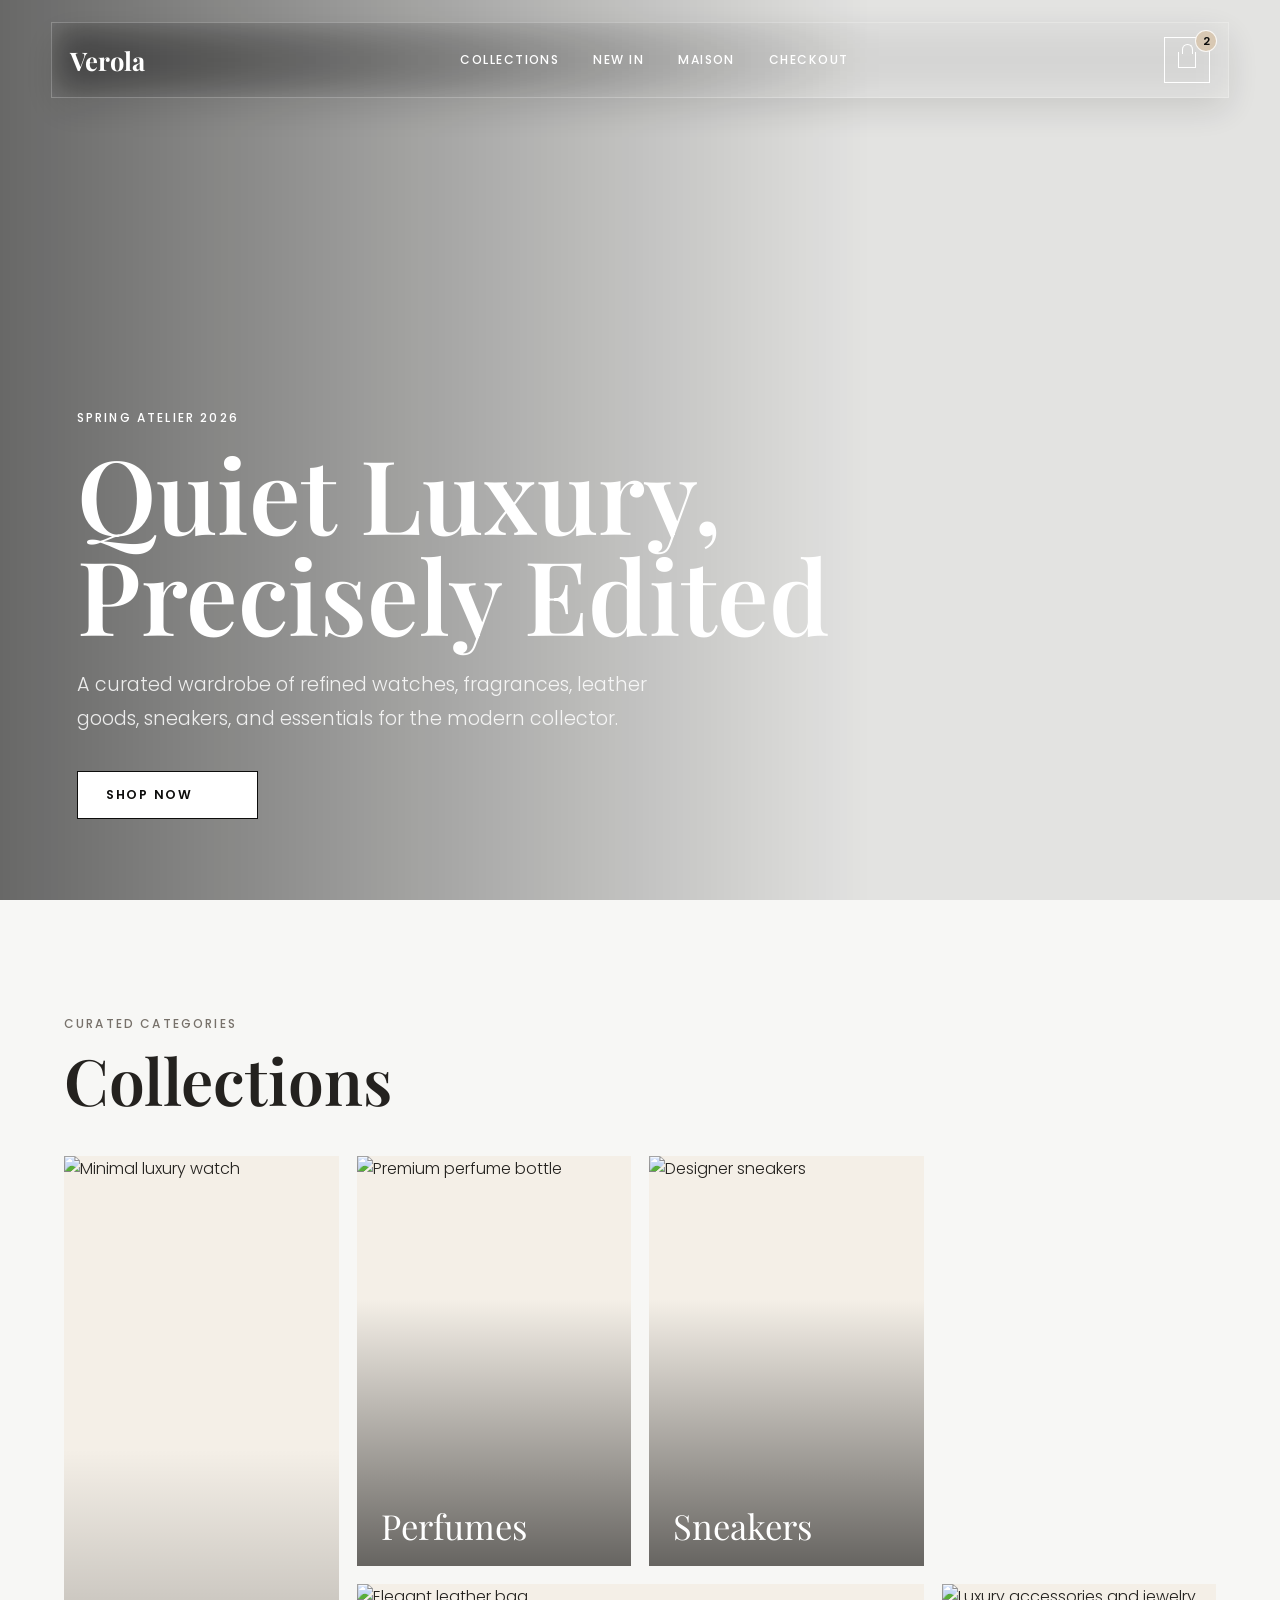
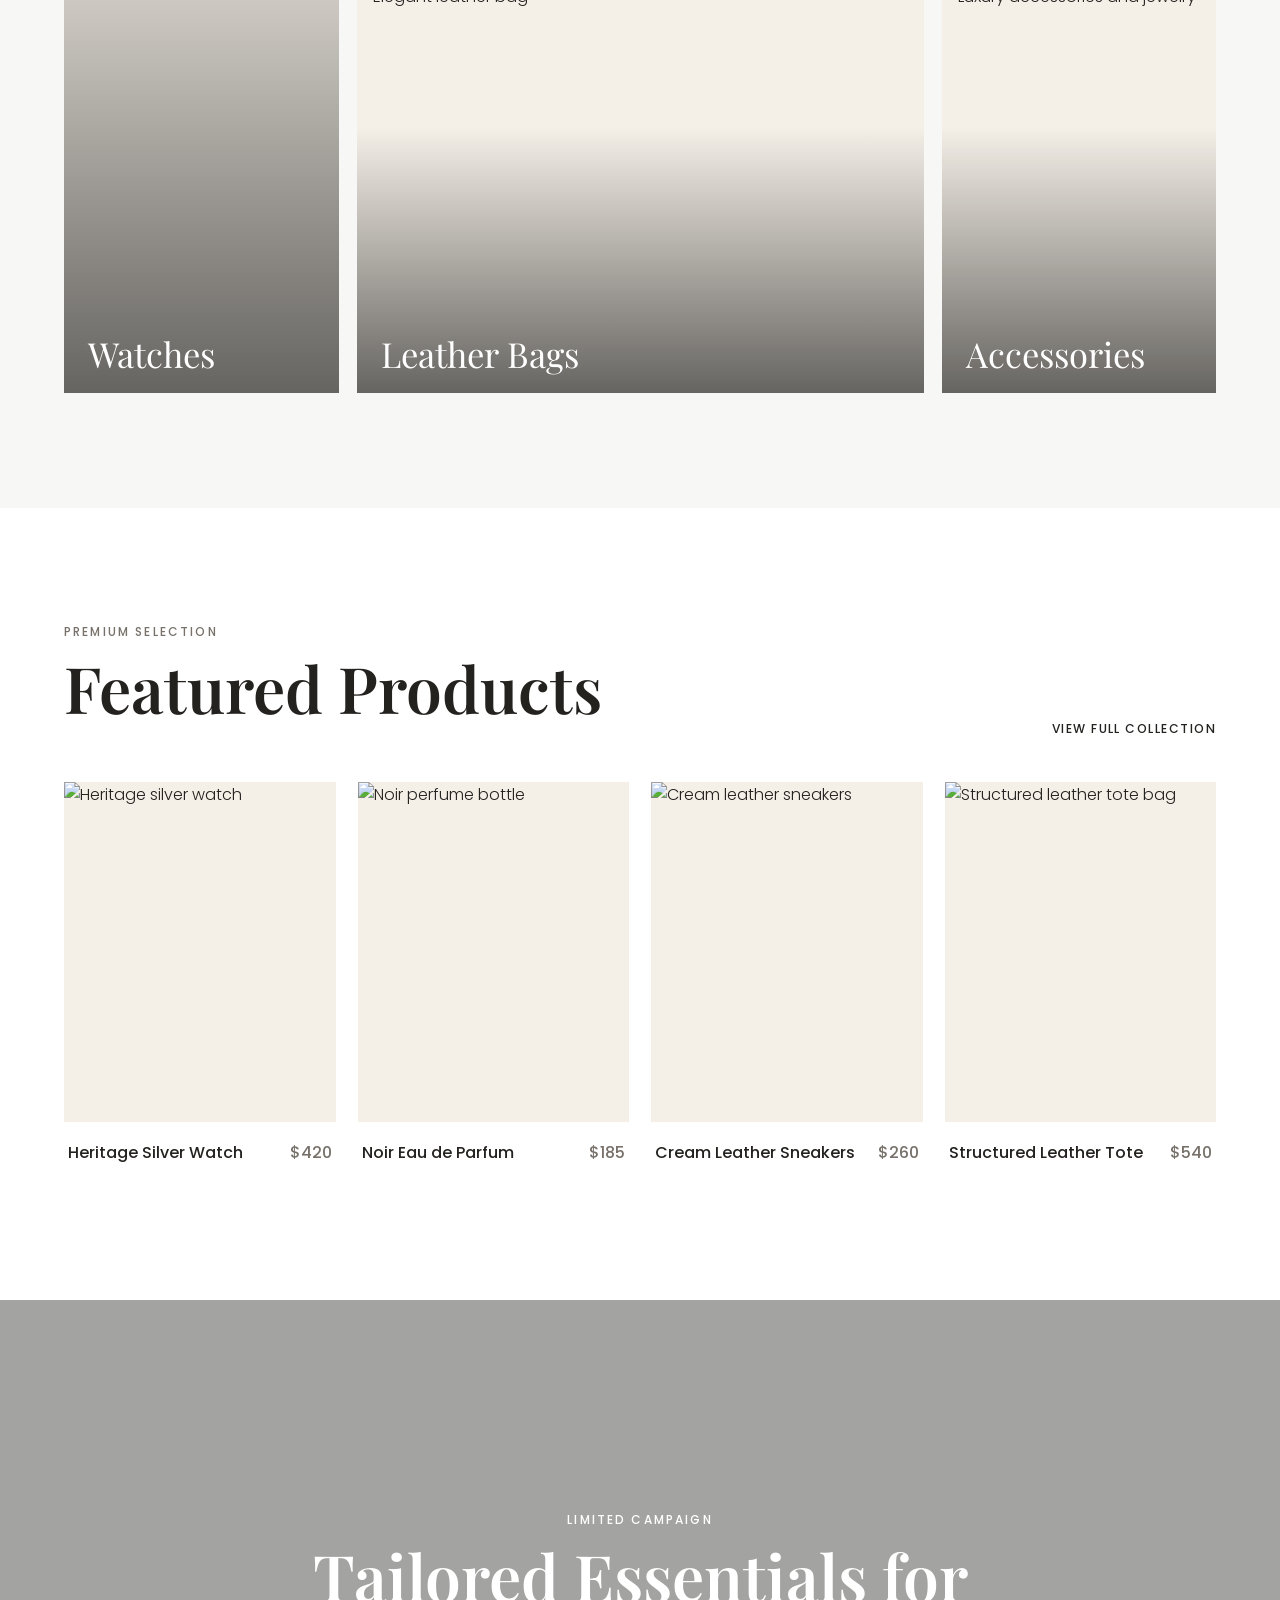
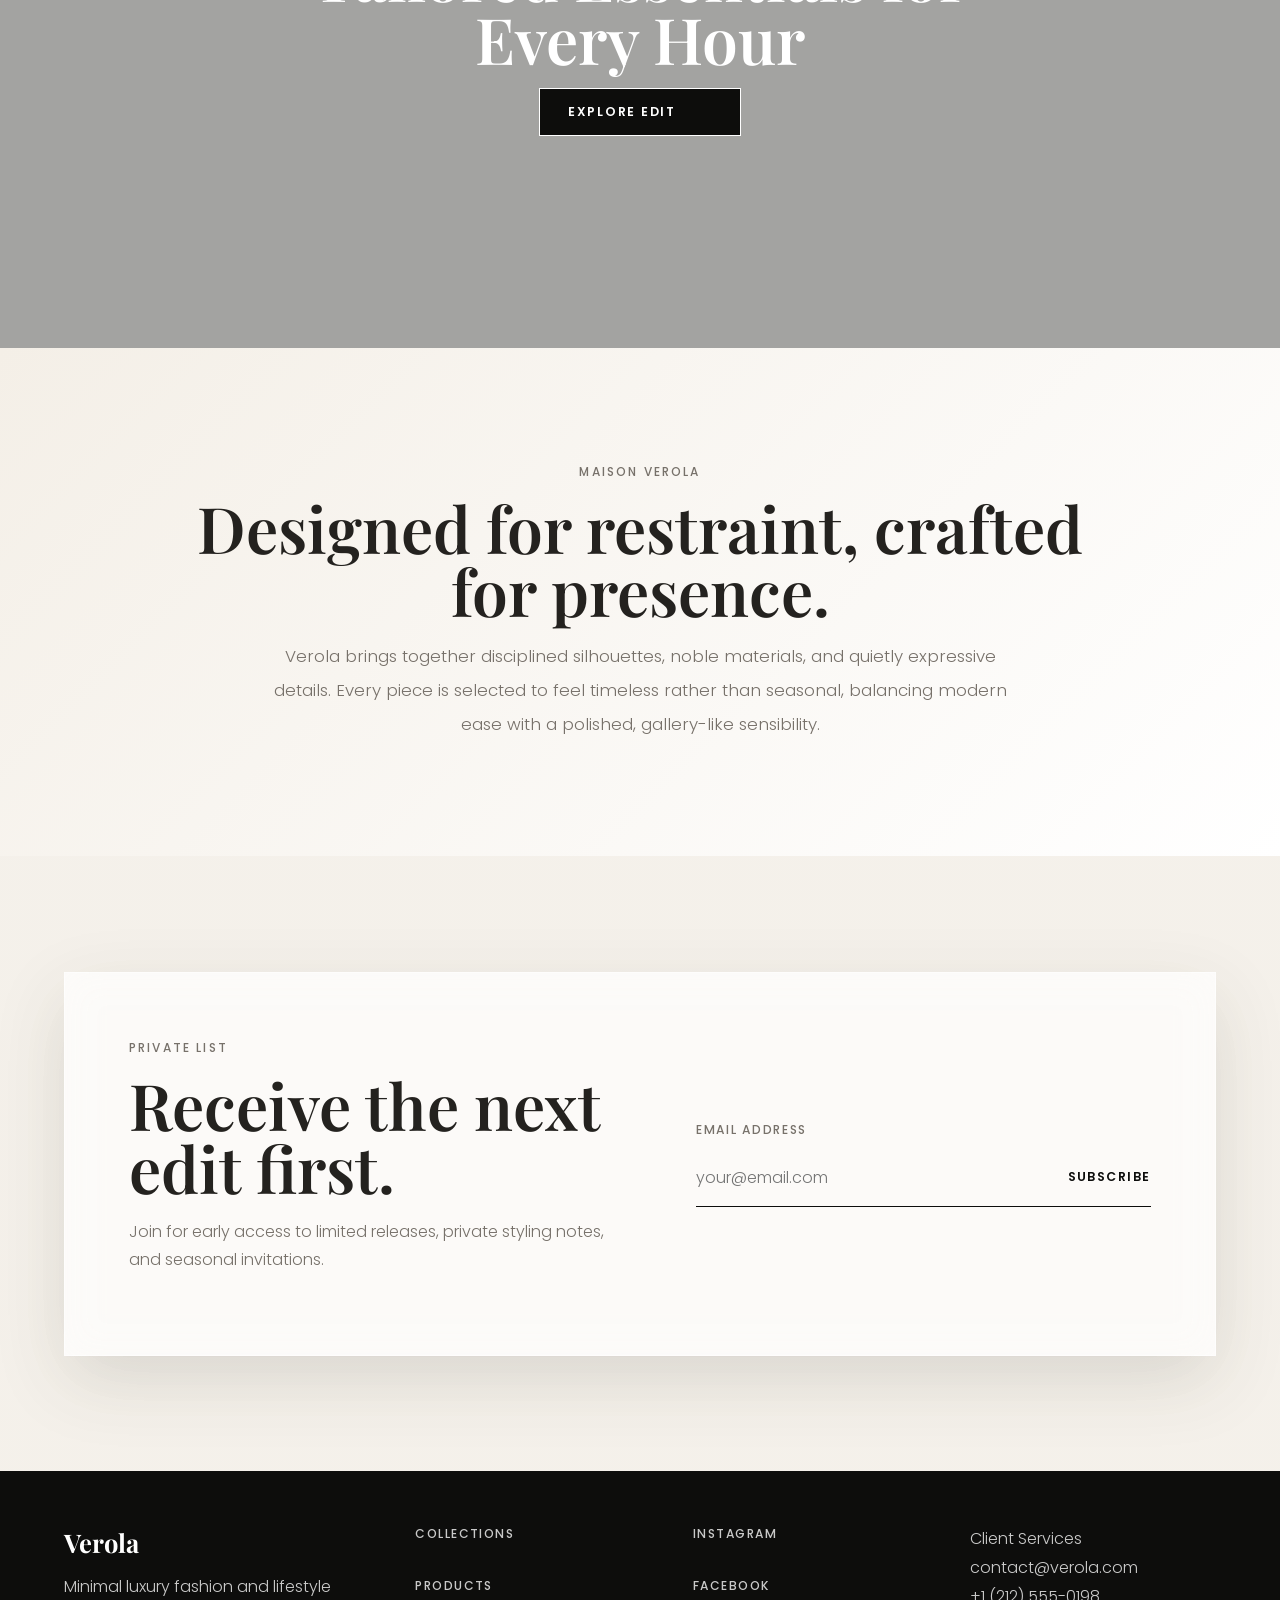
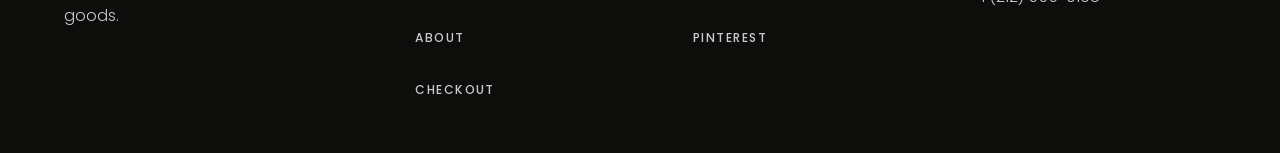
==== commit 941e2c1a: "generate payment page and update cartquantity" ====
--- a/index.html
+++ b/index.html
@@ -220,6 +220,6 @@
         +1 (212) 555-0198
       </address>
     </footer>
-    <script src="script/collections.js" type="module"></script>
+    <script src="data/cart.js" type="module"></script>
   </body>
 </html>
--- a/styles.css
+++ b/styles.css
@@ -517,6 +517,144 @@
   font-weight: 500;
 }
 
+.shop-info .button {
+  width: 100%;
+  margin-top: 10px;
+}
+
+.product-landing-page {
+  padding-bottom: clamp(70px, 9vw, 130px);
+}
+
+.product-landing-hero {
+  min-height: 82vh;
+  display: grid;
+  align-items: end;
+  padding: 170px clamp(22px, 6vw, 88px) 9vh;
+  color: var(--white);
+  background:
+    linear-gradient(90deg, rgba(0, 0, 0, 0.62), rgba(0, 0, 0, 0.12)),
+    url("https://images.unsplash.com/photo-1496747611176-843222e1e57c?auto=format&fit=crop&w=2200&q=85")
+      center / cover;
+}
+
+.product-landing-hero > div {
+  max-width: 820px;
+}
+
+.product-landing-hero p {
+  max-width: 620px;
+  color: rgba(255, 255, 255, 0.86);
+  line-height: 1.9;
+}
+
+.detail-jump {
+  position: sticky;
+  top: 96px;
+  z-index: 9;
+  display: flex;
+  flex-wrap: wrap;
+  gap: 10px;
+  width: min(1320px, calc(100% - 40px));
+  margin: 34px auto 44px;
+  padding: 14px;
+  background: rgba(255, 255, 255, 0.76);
+  border: 1px solid rgba(0, 0, 0, 0.08);
+  backdrop-filter: blur(18px);
+  box-shadow: 0 16px 46px rgba(12, 11, 10, 0.08);
+}
+
+.detail-jump a {
+  padding: 9px 13px;
+  border: 1px solid var(--line);
+  font-size: 0.7rem;
+  font-weight: 500;
+  letter-spacing: 0.12em;
+  text-transform: uppercase;
+  transition:
+    background 240ms ease,
+    color 240ms ease,
+    transform 240ms ease;
+}
+
+.detail-jump a:hover {
+  color: var(--white);
+  background: var(--black);
+  transform: translateY(-2px);
+}
+
+.product-landing-item {
+  display: grid;
+  grid-template-columns: minmax(0, 1.1fr) minmax(320px, 0.9fr);
+  gap: clamp(28px, 5vw, 74px);
+  align-items: center;
+  width: min(1320px, calc(100% - 40px));
+  margin: 0 auto clamp(60px, 9vw, 124px);
+  padding: clamp(22px, 4vw, 44px);
+  background: rgba(255, 255, 255, 0.74);
+  border: 1px solid rgba(0, 0, 0, 0.08);
+  box-shadow: var(--shadow);
+  scroll-margin-top: 140px;
+}
+
+.product-landing-item.reverse .landing-media {
+  order: 2;
+}
+
+.landing-media {
+  display: grid;
+  grid-template-columns: repeat(2, 1fr);
+  gap: 14px;
+}
+
+.landing-media img {
+  min-height: 220px;
+  aspect-ratio: 1;
+  background: var(--cream);
+  transition:
+    transform 500ms ease,
+    filter 500ms ease;
+}
+
+.landing-media img:first-child {
+  grid-column: 1 / -1;
+  aspect-ratio: 16 / 11;
+}
+
+.landing-media img:hover {
+  transform: scale(1.025);
+  filter: saturate(0.92);
+}
+
+.landing-copy h2 {
+  margin-bottom: 16px;
+  font-size: clamp(2.35rem, 5vw, 4.9rem);
+}
+
+.landing-copy p {
+  color: var(--muted);
+  line-height: 1.9;
+}
+
+.detail-price {
+  color: var(--black) !important;
+  font-family: "Playfair Display", Georgia, serif;
+  font-size: 1.8rem;
+  font-weight: 600;
+}
+
+.landing-copy ul {
+  margin: 26px 0;
+  padding: 0;
+  color: var(--muted);
+  list-style: none;
+}
+
+.landing-copy li {
+  padding: 12px 0;
+  border-bottom: 1px solid var(--line);
+}
+
 .luxury-banner {
   min-height: 72vh;
   display: grid;
@@ -671,7 +809,28 @@
   min-height: 100vh;
   padding-top: 104px;
 }
-
+.page-pay {
+  filter: blur(5px);
+  pointer-events: none;
+  position: fixed;
+}
+.pay a {
+  background-color: #0d0d0c;
+  color: white;
+  padding: 0.8rem;
+  border-radius: 5px;
+}
+.pay p {
+  font-size: 1.2rem;
+  font-weight: 700;
+  font-family: "Franklin Gothic Medium", "Arial Narrow", Arial, sans-serif;
+}
+.pay {
+  display: flex;
+  flex-direction: column;
+  align-items: center;
+  justify-content: center;
+}
 .page-hero {
   max-width: 1120px;
   margin: 0 auto;
@@ -682,7 +841,7 @@
 .checkout-panel h1,
 .order-confirmation h1 {
   color: var(--black);
-  font-size: clamp(3.2rem, 8vw, 7rem);
+  font-size: clamp(3.2rem, 8vw, 6rem);
 }
 
 .filter-bar {
@@ -772,7 +931,9 @@
   padding: 14px 0;
   border-bottom: 1px solid var(--line);
 }
-
+.delete-item {
+  margin-left: 90%;
+}
 .form-button,
 .full-button {
   width: 100%;
@@ -781,13 +942,30 @@
 
 .summary-item {
   display: grid;
-  grid-template-columns: 74px 1fr auto;
+  grid-template-columns: 100px 1fr auto;
   gap: 16px;
   align-items: center;
   padding: 18px 0;
   border-bottom: 1px solid var(--line);
 }
-
+.summary-cartQuantity {
+  display: flex;
+  gap: 1rem;
+  justify-content: start;
+  align-items: center;
+}
+.summary-cartQuantity div {
+  display: flex;
+  gap: 1rem;
+  align-items: center;
+}
+.summary-cartQuantity span {
+  background-color: #0d0d0c;
+  color: white;
+  padding: 0rem 0.4rem;
+  border-radius: 50%;
+  cursor: pointer;
+}
 .summary-item img {
   aspect-ratio: 1;
 }
@@ -848,7 +1026,7 @@
 
 .order-confirmation {
   max-width: 900px;
-  margin-bottom: 36px;
+  margin: 3rem;
 }
 
 .large-item {
@@ -959,10 +1137,10 @@
   .section-heading,
   .about-inner,
   .newsletter-panel,
-  .checkout-panel,
   .summary-card,
   .order-confirmation,
   .filter-bar,
+  .product-landing-item,
   .collection-card,
   .product-card,
   .shop-card {
@@ -975,7 +1153,8 @@
 
   .collection-card img,
   .product-media img,
-  .shop-media img {
+  .shop-media img,
+  .landing-media img {
     animation-name: bottomToTopImage;
     animation-duration: 1ms;
     animation-fill-mode: both;
@@ -1026,8 +1205,13 @@
   .newsletter-panel,
   .footer,
   .checkout-layout,
-  .order-grid {
+  .order-grid,
+  .product-landing-item {
     grid-template-columns: 1fr;
+  }
+
+  .product-landing-item.reverse .landing-media {
+    order: 0;
   }
 }
 
@@ -1076,8 +1260,13 @@
   .shop-grid,
   .newsletter-panel,
   .footer,
-  .form-grid {
+  .form-grid,
+  .landing-media {
     grid-template-columns: 1fr;
+  }
+
+  .detail-jump {
+    position: static;
   }
 
   .collection-grid {
@@ -1103,7 +1292,7 @@
   .newsletter-panel,
   .checkout-panel,
   .summary-card {
-    padding: 26px 20px;
+    padding: 46px 20px;
   }
 
   .form-row {
@@ -1132,3 +1321,13 @@
     grid-column: 2;
   }
 }
+.pay {
+  position: absolute;
+  background-color: white;
+  border: 1px solid black;
+  border-radius: 10px;
+  padding: 4rem;
+  left: 30%;
+  top: 50%;
+  display: none;
+}
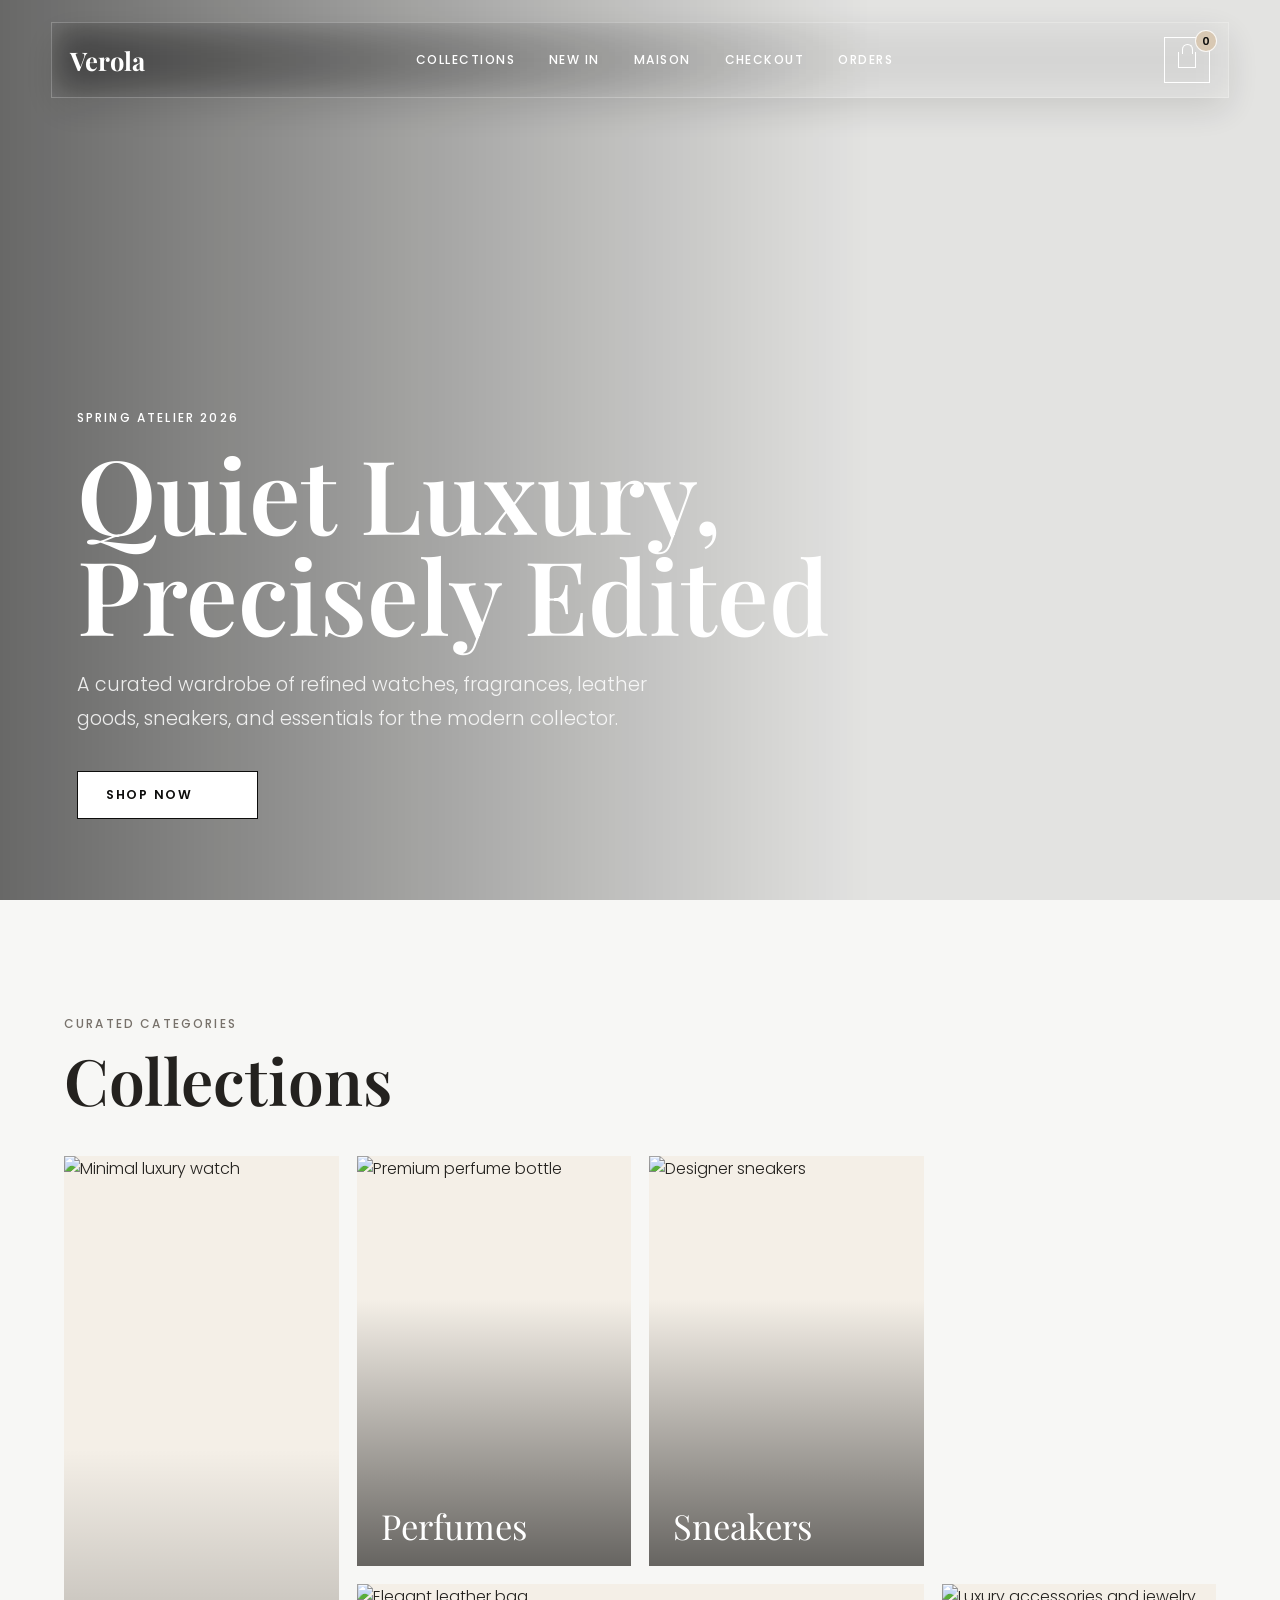
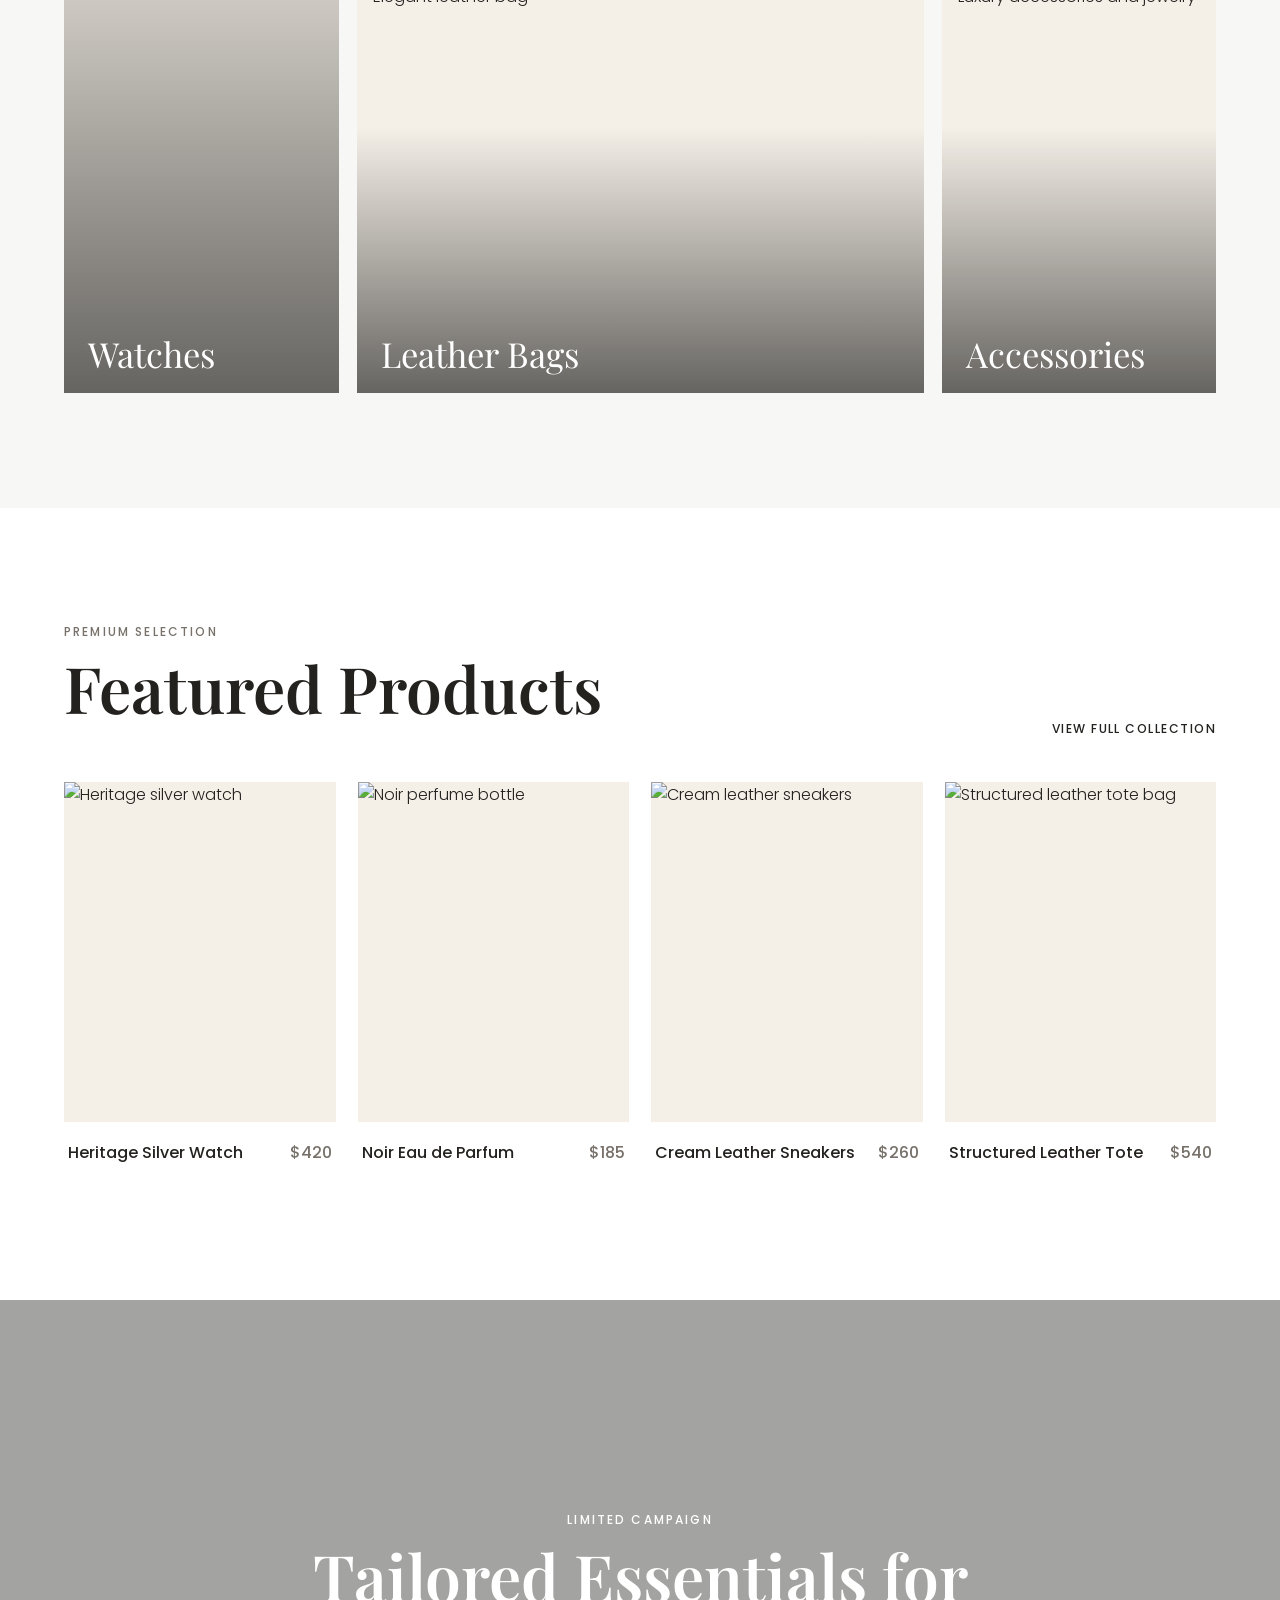
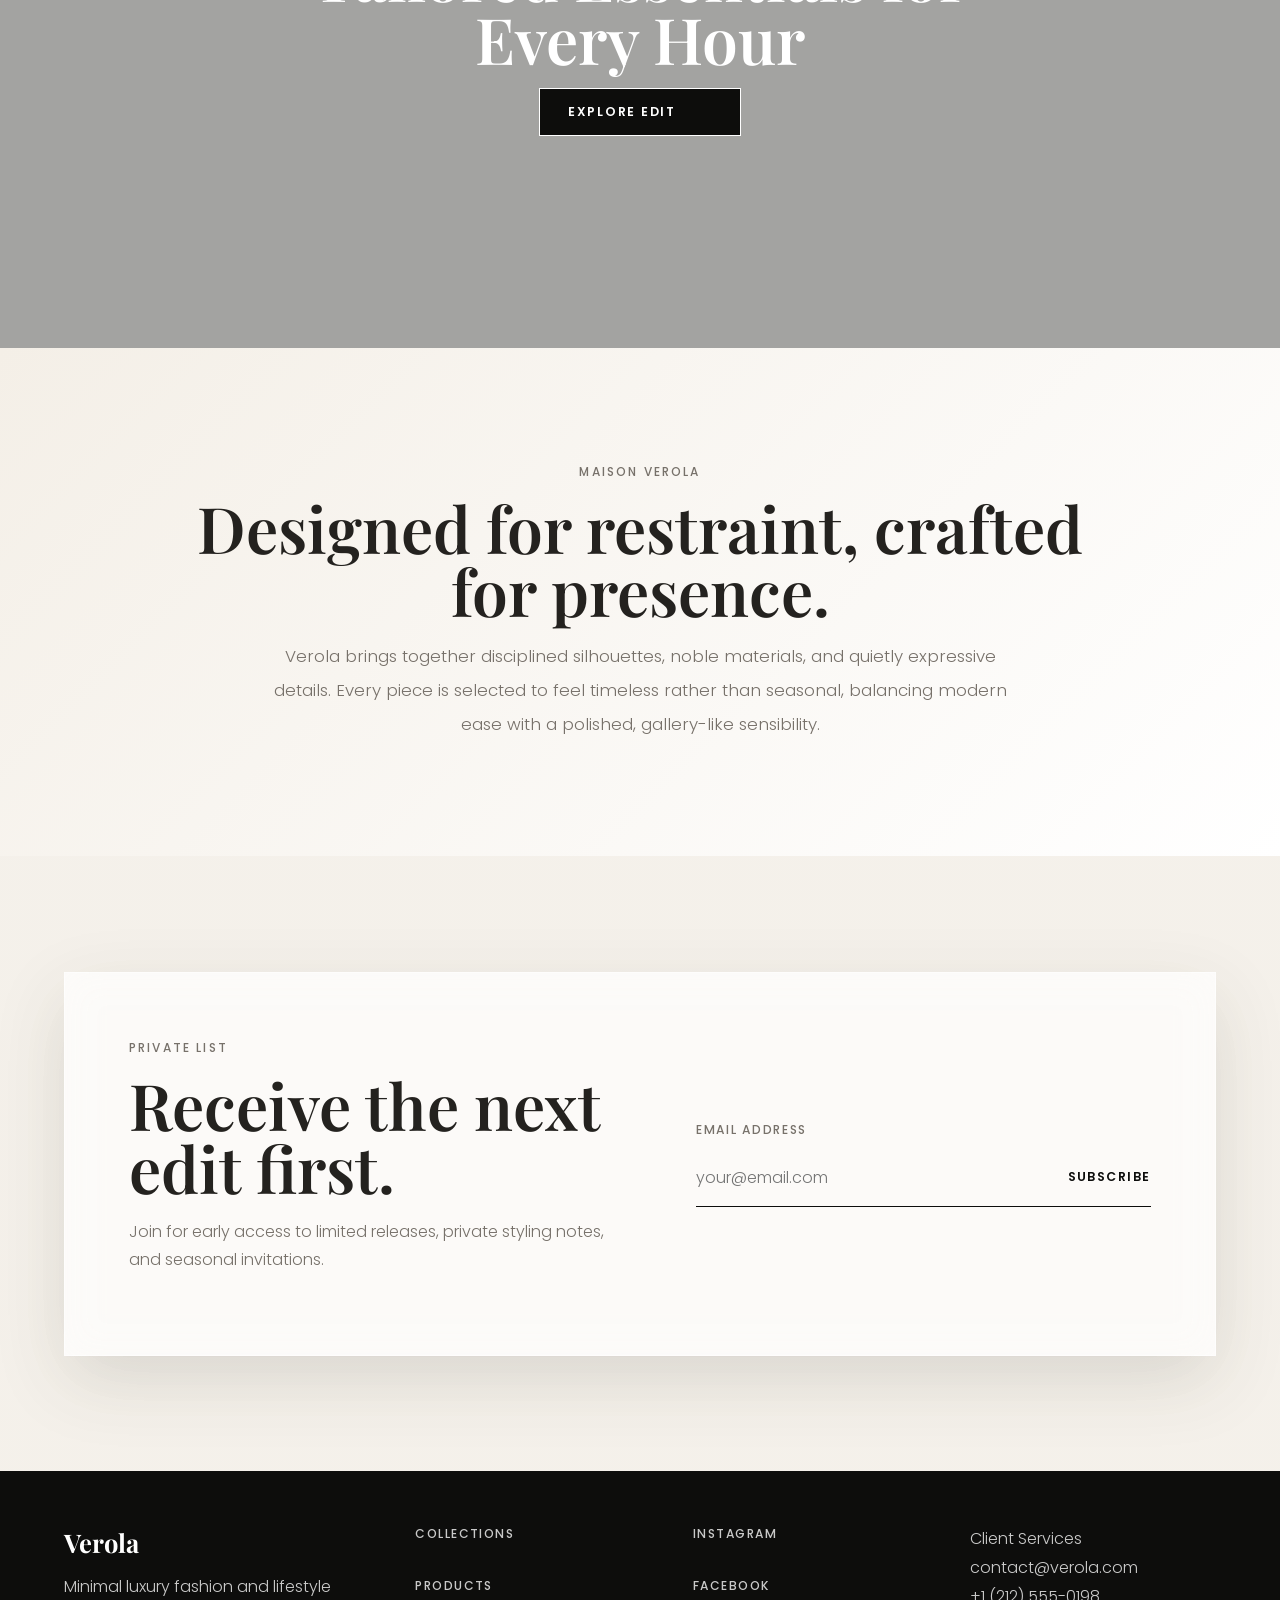
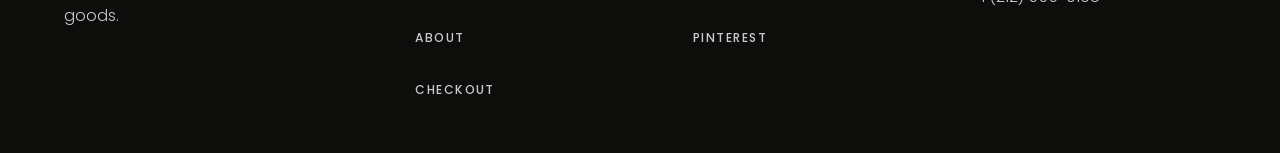
==== commit 7c771e0f: "final project" ====
--- a/index.html
+++ b/index.html
@@ -16,11 +16,18 @@
     <header class="site-header">
       <nav class="navbar" aria-label="Primary navigation">
         <a class="brand" href="index.html">Verola</a>
+        <input class="menu-toggle" type="checkbox" id="menu-toggle-home" aria-label="Open navigation menu" />
+        <label class="menu-button" for="menu-toggle-home" aria-hidden="true">
+          <span></span>
+          <span></span>
+          <span></span>
+        </label>
         <div class="nav-links">
           <a href="products.html">Collections</a>
           <a href="products.html#featured-products">New In</a>
           <a href="#about">Maison</a>
           <a href="checkout.html">Checkout</a>
+          <a href="orders-page.html">Orders</a>
         </div>
         <a
           class="cart-link"
--- a/styles.css
+++ b/styles.css
@@ -80,6 +80,52 @@
   display: flex;
   align-items: center;
   gap: clamp(14px, 3vw, 34px);
+}
+
+.menu-toggle {
+  position: absolute;
+  inline-size: 1px;
+  block-size: 1px;
+  opacity: 0;
+  pointer-events: none;
+}
+
+.menu-button {
+  display: none;
+  width: 44px;
+  height: 44px;
+  align-items: center;
+  justify-content: center;
+  flex-direction: column;
+  gap: 5px;
+  border: 1px solid currentColor;
+  color: inherit;
+  cursor: pointer;
+  transition:
+    background 260ms ease,
+    color 260ms ease,
+    transform 260ms ease;
+}
+
+.menu-button span {
+  width: 18px;
+  height: 1px;
+  background: currentColor;
+  transform-origin: center;
+  transition:
+    transform 260ms ease,
+    opacity 260ms ease;
+}
+
+.menu-button:hover {
+  color: var(--black);
+  background: var(--white);
+  transform: translateY(-2px);
+}
+
+.dark-nav .menu-button:hover {
+  color: var(--white);
+  background: var(--black);
 }
 
 .nav-links a,
@@ -1216,14 +1262,74 @@
 }
 
 @media (max-width: 680px) {
+  .navbar {
+    position: relative;
+  }
+
+  .menu-button {
+    display: inline-flex;
+    margin-left: auto;
+  }
+
+  .menu-toggle:checked + .menu-button span:nth-child(1) {
+    transform: translateY(6px) rotate(45deg);
+  }
+
+  .menu-toggle:checked + .menu-button span:nth-child(2) {
+    opacity: 0;
+  }
+
+  .menu-toggle:checked + .menu-button span:nth-child(3) {
+    transform: translateY(-6px) rotate(-45deg);
+  }
+
   .nav-links {
     position: absolute;
-    top: 110%;
-    padding: 0.4rem;
-    box-shadow: 5px 5px 5px rgba(29, 28, 28, 0.212);
-    border-radius: 4px;
-    width: 97%;
-  }
+    left: 0;
+    right: 0;
+    top: calc(100% + 12px);
+    display: grid;
+    gap: 0;
+    max-height: 0;
+    overflow: hidden;
+    padding: 0;
+    color: var(--black);
+    background: rgba(255, 255, 255, 0.94);
+    border: 1px solid rgba(0, 0, 0, 0.08);
+    opacity: 0;
+    pointer-events: none;
+    transform: translateY(-10px);
+    backdrop-filter: blur(18px);
+    box-shadow: 0 22px 56px rgba(12, 11, 10, 0.16);
+    transition:
+      max-height 320ms ease,
+      opacity 240ms ease,
+      padding 240ms ease,
+      transform 240ms ease;
+  }
+
+  .menu-toggle:checked ~ .nav-links {
+    max-height: 360px;
+    padding: 10px;
+    opacity: 1;
+    pointer-events: auto;
+    transform: translateY(0);
+  }
+
+  .nav-links a {
+    display: block;
+    padding: 14px 12px;
+    border-bottom: 1px solid rgba(0, 0, 0, 0.08);
+  }
+
+  .nav-links a:last-child {
+    border-bottom: 0;
+  }
+
+  .nav-links a::after {
+    display: none;
+  }
+
   .site-header {
     padding: 14px;
   }
@@ -1326,8 +1432,84 @@
   background-color: white;
   border: 1px solid black;
   border-radius: 10px;
-  padding: 4rem;
-  left: 30%;
+  padding: 2rem;
+
   top: 50%;
+  left: 50%;
+
+  transform: translate(-50%, -50%);
+
   display: none;
 }
+.payment-methods {
+  display: flex;
+  gap: 12px;
+  margin-bottom: 20px;
+}
+
+.payment-methods img {
+  width: 50px;
+  height: 32px;
+  object-fit: contain;
+}
+.orders-page {
+  padding: 5rem;
+  margin-top: 3rem;
+}
+.order-card {
+  display: flex;
+  gap: 15px;
+  background: #ffffff;
+  border-radius: 12px;
+  padding: 15px;
+  margin-bottom: 15px;
+  box-shadow: 0 6px 20px rgba(0, 0, 0, 0.08);
+  align-items: center;
+  transition: 0.3s ease;
+  width: 96%;
+}
+
+.order-card:hover {
+  transform: translateY(-3px);
+  box-shadow: 0 10px 25px rgba(0, 0, 0, 0.12);
+}
+
+.order-image {
+  width: 90px;
+  height: 90px;
+  object-fit: cover;
+  border-radius: 10px;
+  background: #f4f4f4;
+}
+
+.order-info {
+  flex: 1;
+}
+
+.order-title {
+  font-size: 16px;
+  margin: 0;
+  font-weight: 600;
+  color: #222;
+}
+
+.order-id {
+  font-size: 13px;
+  color: #666;
+  margin: 4px 0;
+}
+
+.order-date {
+  font-size: 13px;
+  color: #777;
+}
+
+.order-qty {
+  display: inline-block;
+  margin-top: 8px;
+  padding: 4px 10px;
+  background: #111;
+  color: white;
+  border-radius: 20px;
+  font-size: 12px;
+}
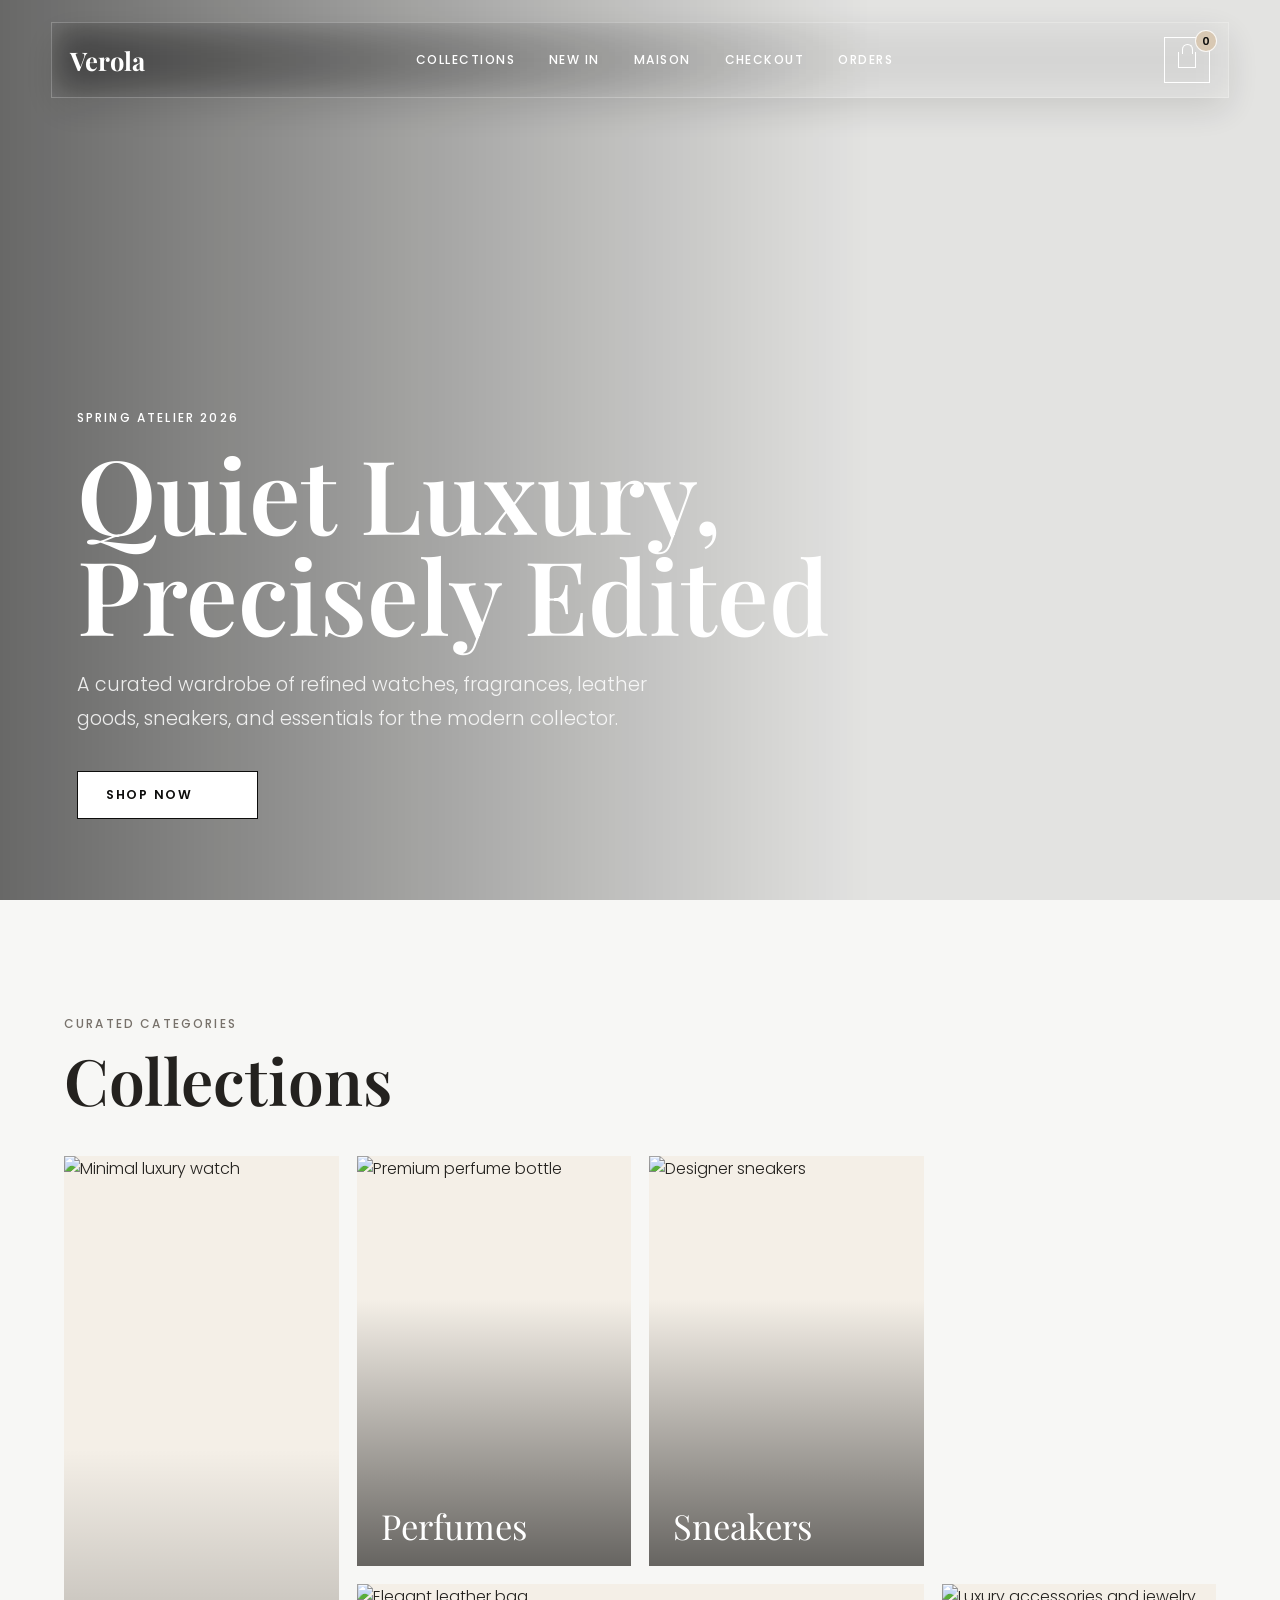
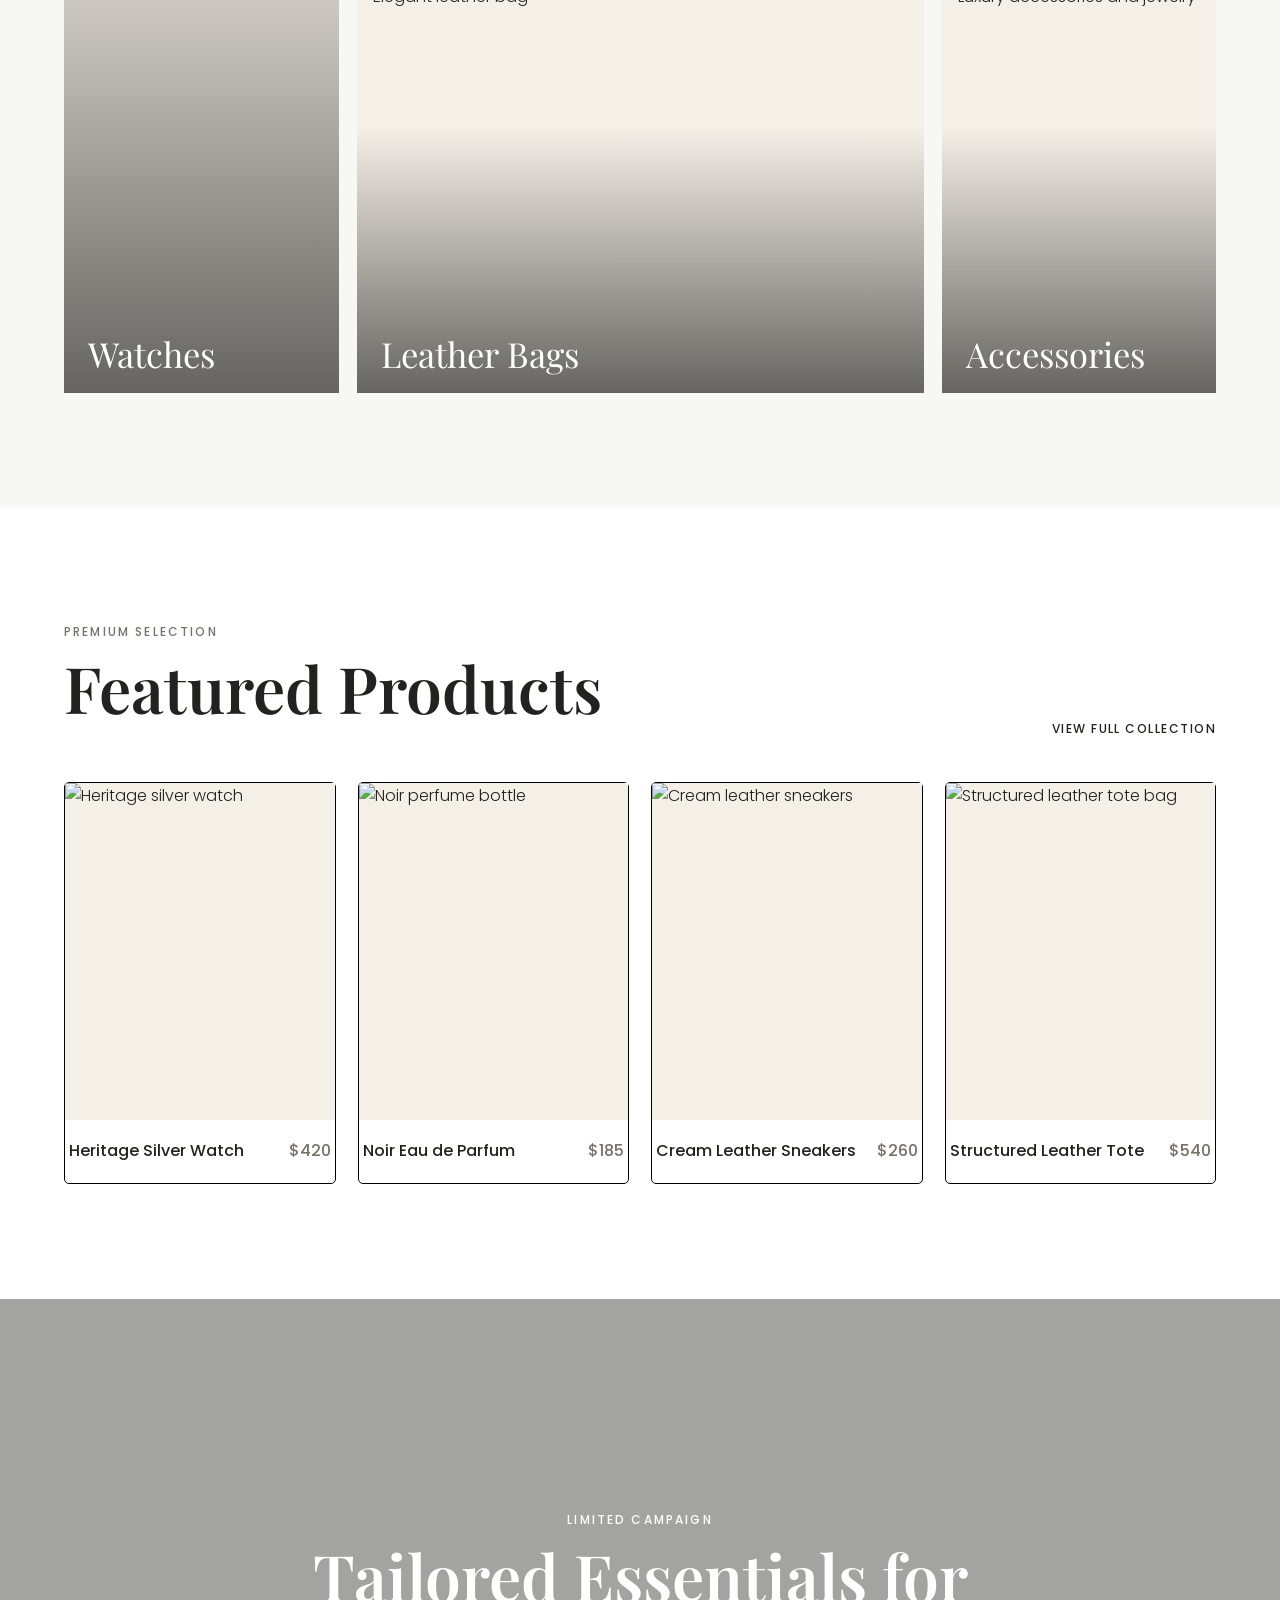
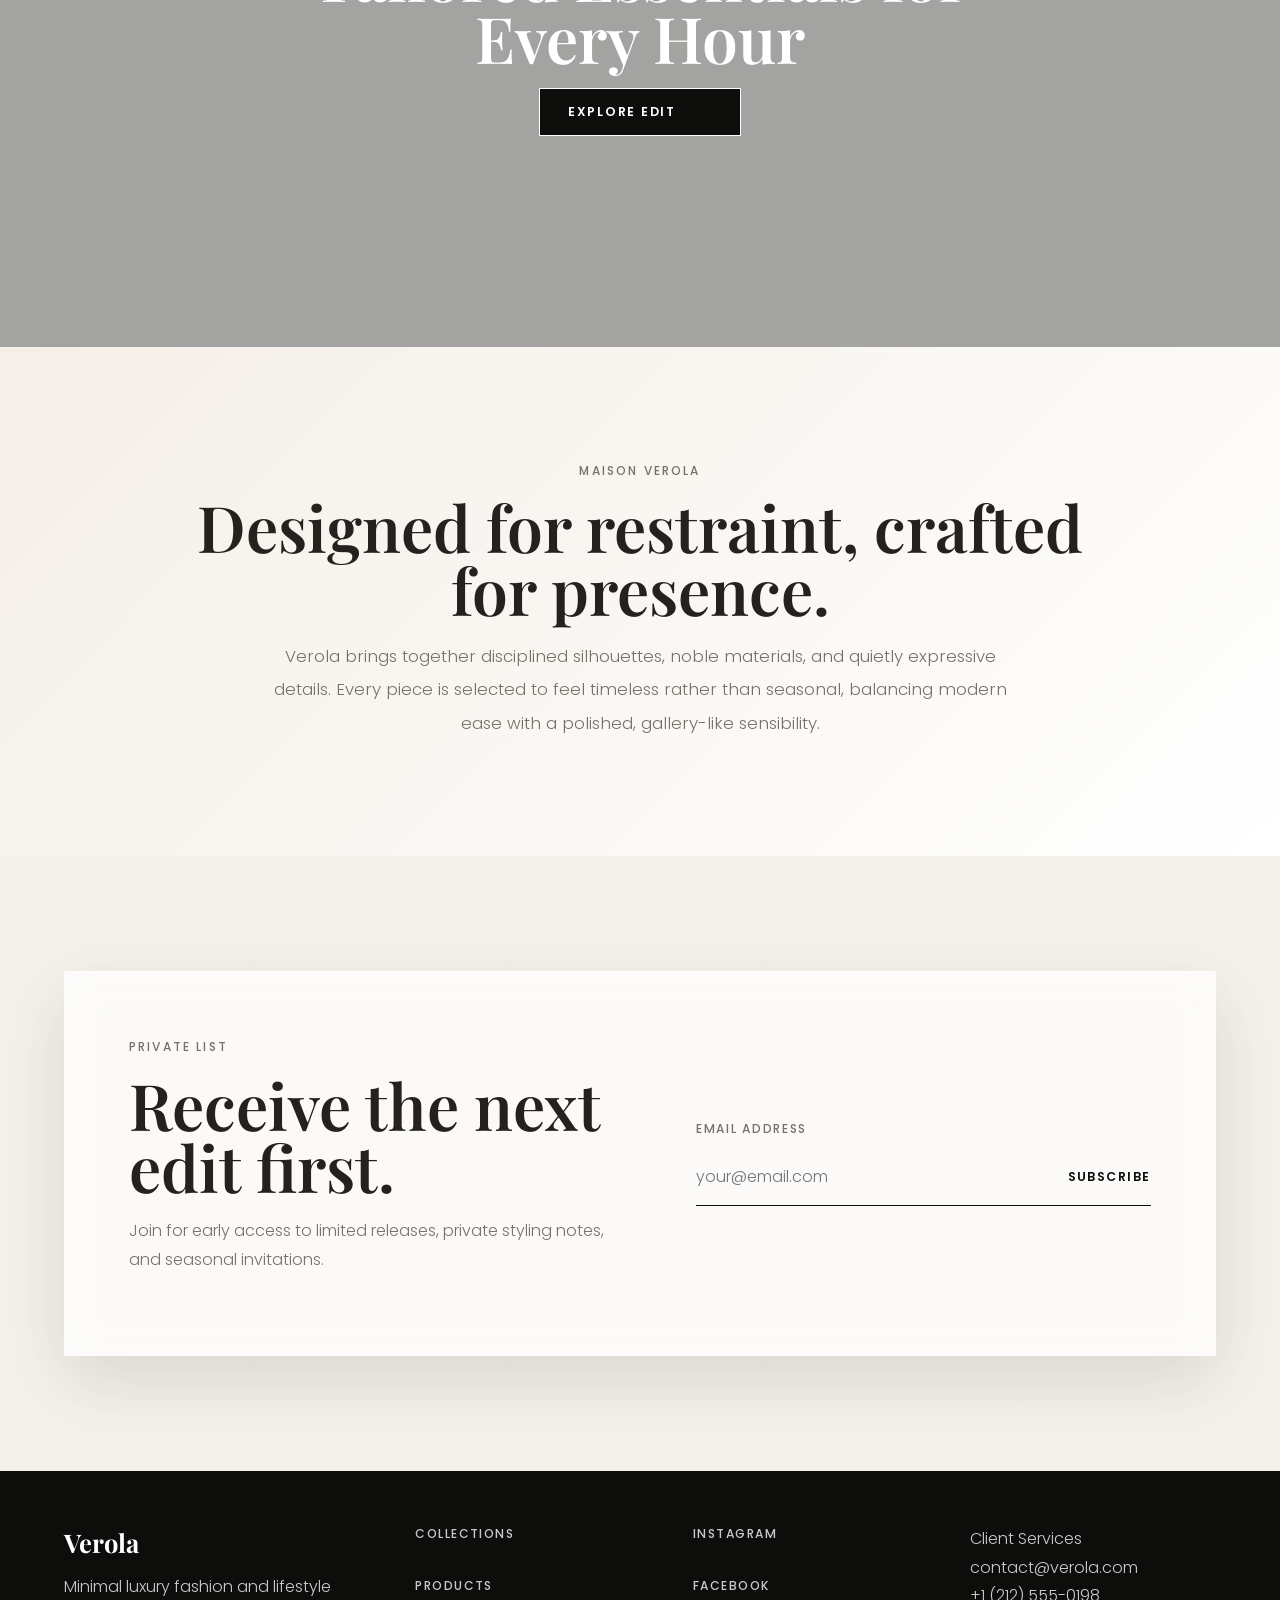
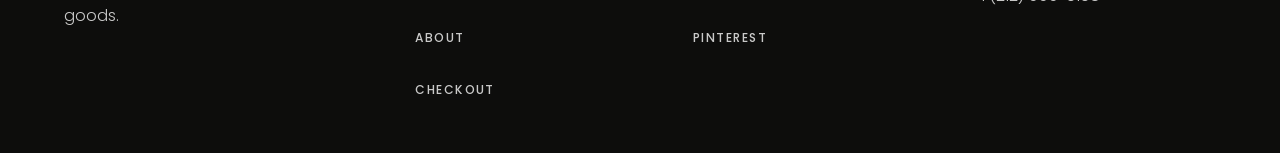
==== commit 97cca959: "message" ====
--- a/index.html
+++ b/index.html
@@ -16,7 +16,12 @@
     <header class="site-header">
       <nav class="navbar" aria-label="Primary navigation">
         <a class="brand" href="index.html">Verola</a>
-        <input class="menu-toggle" type="checkbox" id="menu-toggle-home" aria-label="Open navigation menu" />
+        <input
+          class="menu-toggle"
+          type="checkbox"
+          id="menu-toggle-home"
+          aria-label="Open navigation menu"
+        />
         <label class="menu-button" for="menu-toggle-home" aria-hidden="true">
           <span></span>
           <span></span>
@@ -109,10 +114,11 @@
         <div class="product-grid">
           <article class="product-card">
             <div class="product-media">
-              <img
-                src="https://images.unsplash.com/photo-1523170335258-f5ed11844a49?auto=format&fit=crop&w=900&q=85"
-                alt="Heritage silver watch"
-              />
+              <a href="products.html">
+                <img
+                  src="https://images.unsplash.com/photo-1523170335258-f5ed11844a49?auto=format&fit=crop&w=900&q=85"
+                  alt="Heritage silver watch"
+              /></a>
             </div>
             <div class="product-info">
               <h3>Heritage Silver Watch</h3>
@@ -121,10 +127,11 @@
           </article>
           <article class="product-card">
             <div class="product-media">
-              <img
-                src="https://images.unsplash.com/photo-1541643600914-78b084683601?auto=format&fit=crop&w=900&q=85"
-                alt="Noir perfume bottle"
-              />
+              <a href="products.html">
+                <img
+                  src="https://images.unsplash.com/photo-1541643600914-78b084683601?auto=format&fit=crop&w=900&q=85"
+                  alt="Noir perfume bottle"
+              /></a>
             </div>
             <div class="product-info">
               <h3>Noir Eau de Parfum</h3>
@@ -133,10 +140,11 @@
           </article>
           <article class="product-card">
             <div class="product-media">
-              <img
-                src="https://images.unsplash.com/photo-1608231387042-66d1773070a5?auto=format&fit=crop&w=900&q=85"
-                alt="Cream leather sneakers"
-              />
+              <a href="products.html">
+                <img
+                  src="https://images.unsplash.com/photo-1608231387042-66d1773070a5?auto=format&fit=crop&w=900&q=85"
+                  alt="Cream leather sneakers"
+              /></a>
             </div>
             <div class="product-info">
               <h3>Cream Leather Sneakers</h3>
@@ -145,10 +153,11 @@
           </article>
           <article class="product-card">
             <div class="product-media">
-              <img
-                src="https://images.unsplash.com/photo-1584917865442-de89df76afd3?auto=format&fit=crop&w=900&q=85"
-                alt="Structured leather tote bag"
-              />
+              <a href="products.html">
+                <img
+                  src="https://images.unsplash.com/photo-1584917865442-de89df76afd3?auto=format&fit=crop&w=900&q=85"
+                  alt="Structured leather tote bag"
+              /></a>
             </div>
             <div class="product-info">
               <h3>Structured Leather Tote</h3>
--- a/styles.css
+++ b/styles.css
@@ -472,6 +472,8 @@
 .product-card,
 .shop-card {
   background: var(--white);
+  border: black solid 1px;
+  border-radius: 5px;
   transition:
     transform 300ms ease,
     box-shadow 300ms ease;
@@ -638,8 +640,9 @@
   margin: 0 auto clamp(60px, 9vw, 124px);
   padding: clamp(22px, 4vw, 44px);
   background: rgba(255, 255, 255, 0.74);
-  border: 1px solid rgba(0, 0, 0, 0.08);
+  border: 1px solid rgba(0, 0, 0, 0.979);
   box-shadow: var(--shadow);
+  border-radius: 5px;
   scroll-margin-top: 140px;
 }
 
@@ -960,8 +963,12 @@
   background: rgba(255, 255, 255, 0.8);
   border: 1px solid rgba(0, 0, 0, 0.08);
   box-shadow: var(--shadow);
-}
-
+  border: black solid 2px;
+  border-radius: 5px;
+}
+.summary-item {
+  position: relative;
+}
 .form-grid {
   display: grid;
   grid-template-columns: repeat(2, 1fr);
@@ -976,9 +983,14 @@
   margin-top: 8px;
   padding: 14px 0;
   border-bottom: 1px solid var(--line);
+  border: black 1px solid;
+  padding: 1rem;
+  border-radius: 5px;
 }
 .delete-item {
-  margin-left: 90%;
+  position: absolute;
+  right: 4%;
+  top: 7%;
 }
 .form-button,
 .full-button {
@@ -1432,10 +1444,10 @@
   background-color: white;
   border: 1px solid black;
   border-radius: 10px;
-  padding: 2rem;
-
-  top: 50%;
-  left: 50%;
+  padding: 1.5rem;
+
+  top: 40%;
+  left: 40%;
 
   transform: translate(-50%, -50%);
 
